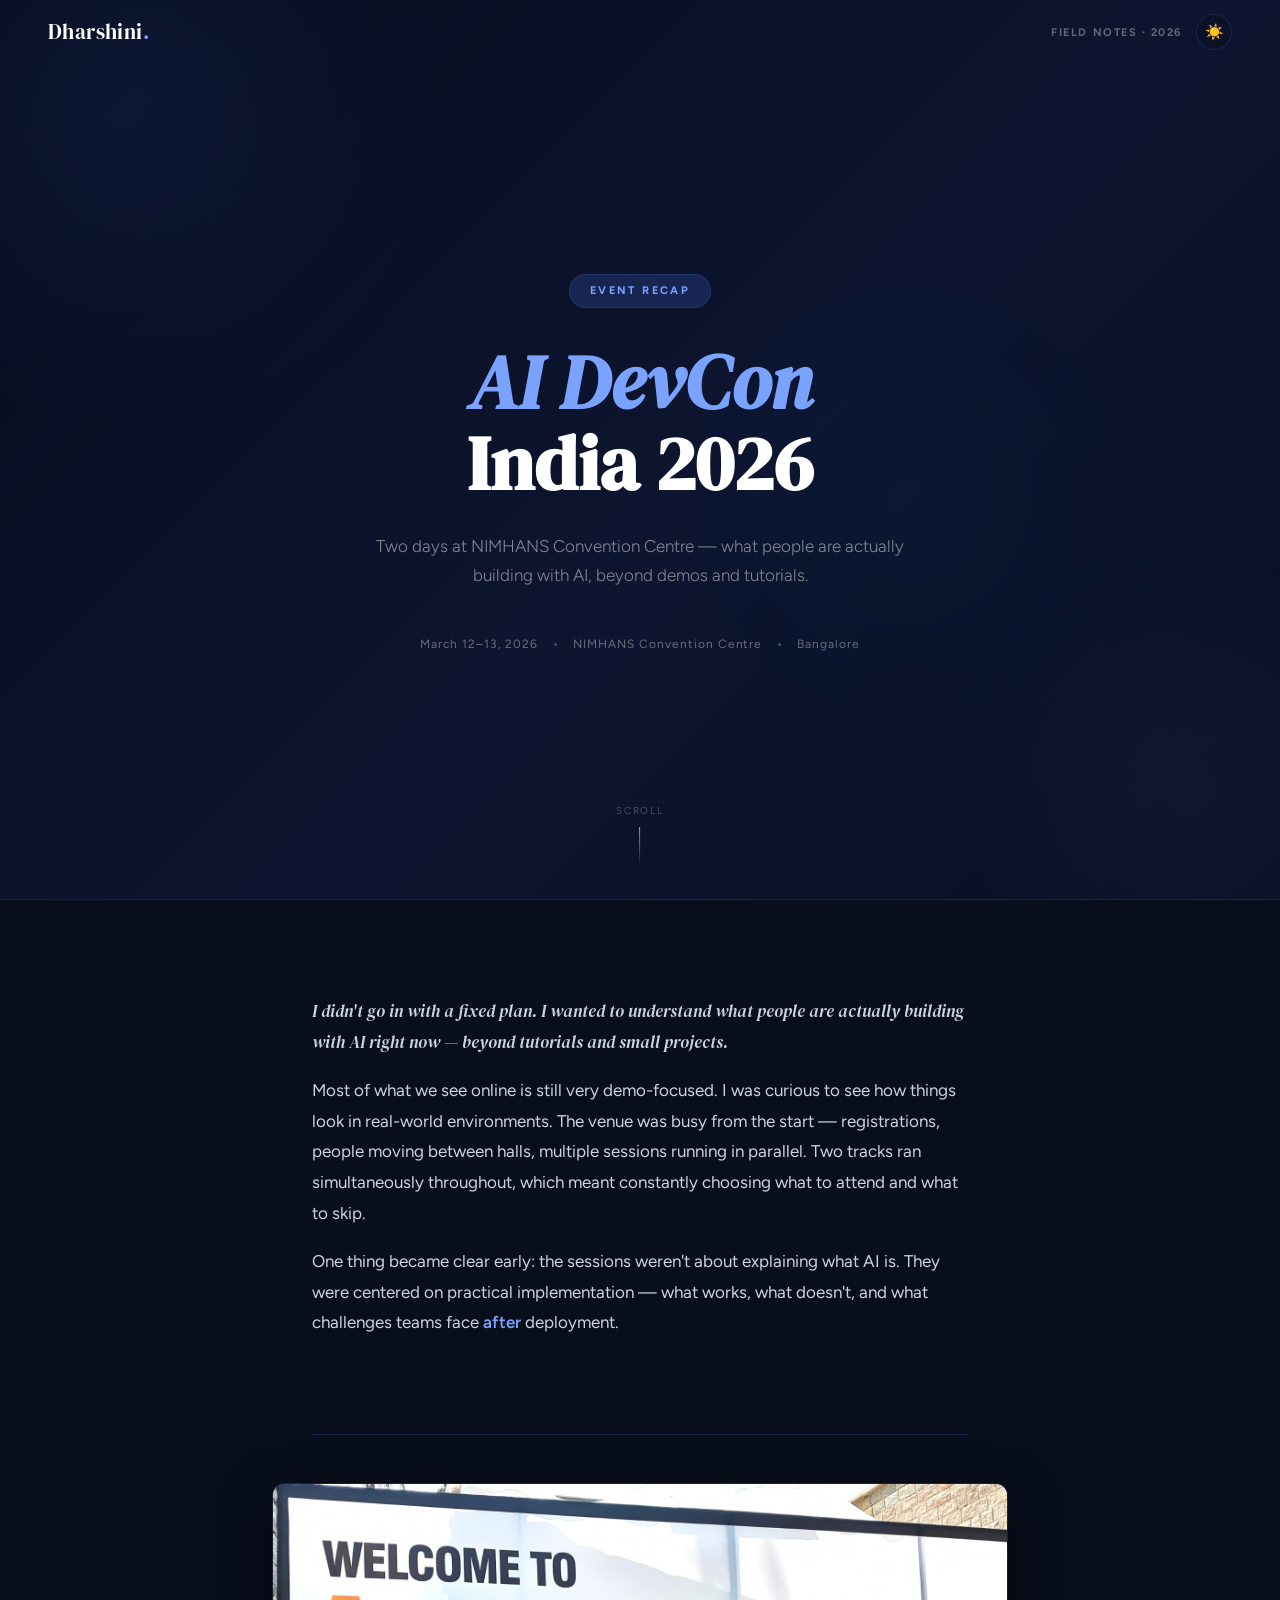
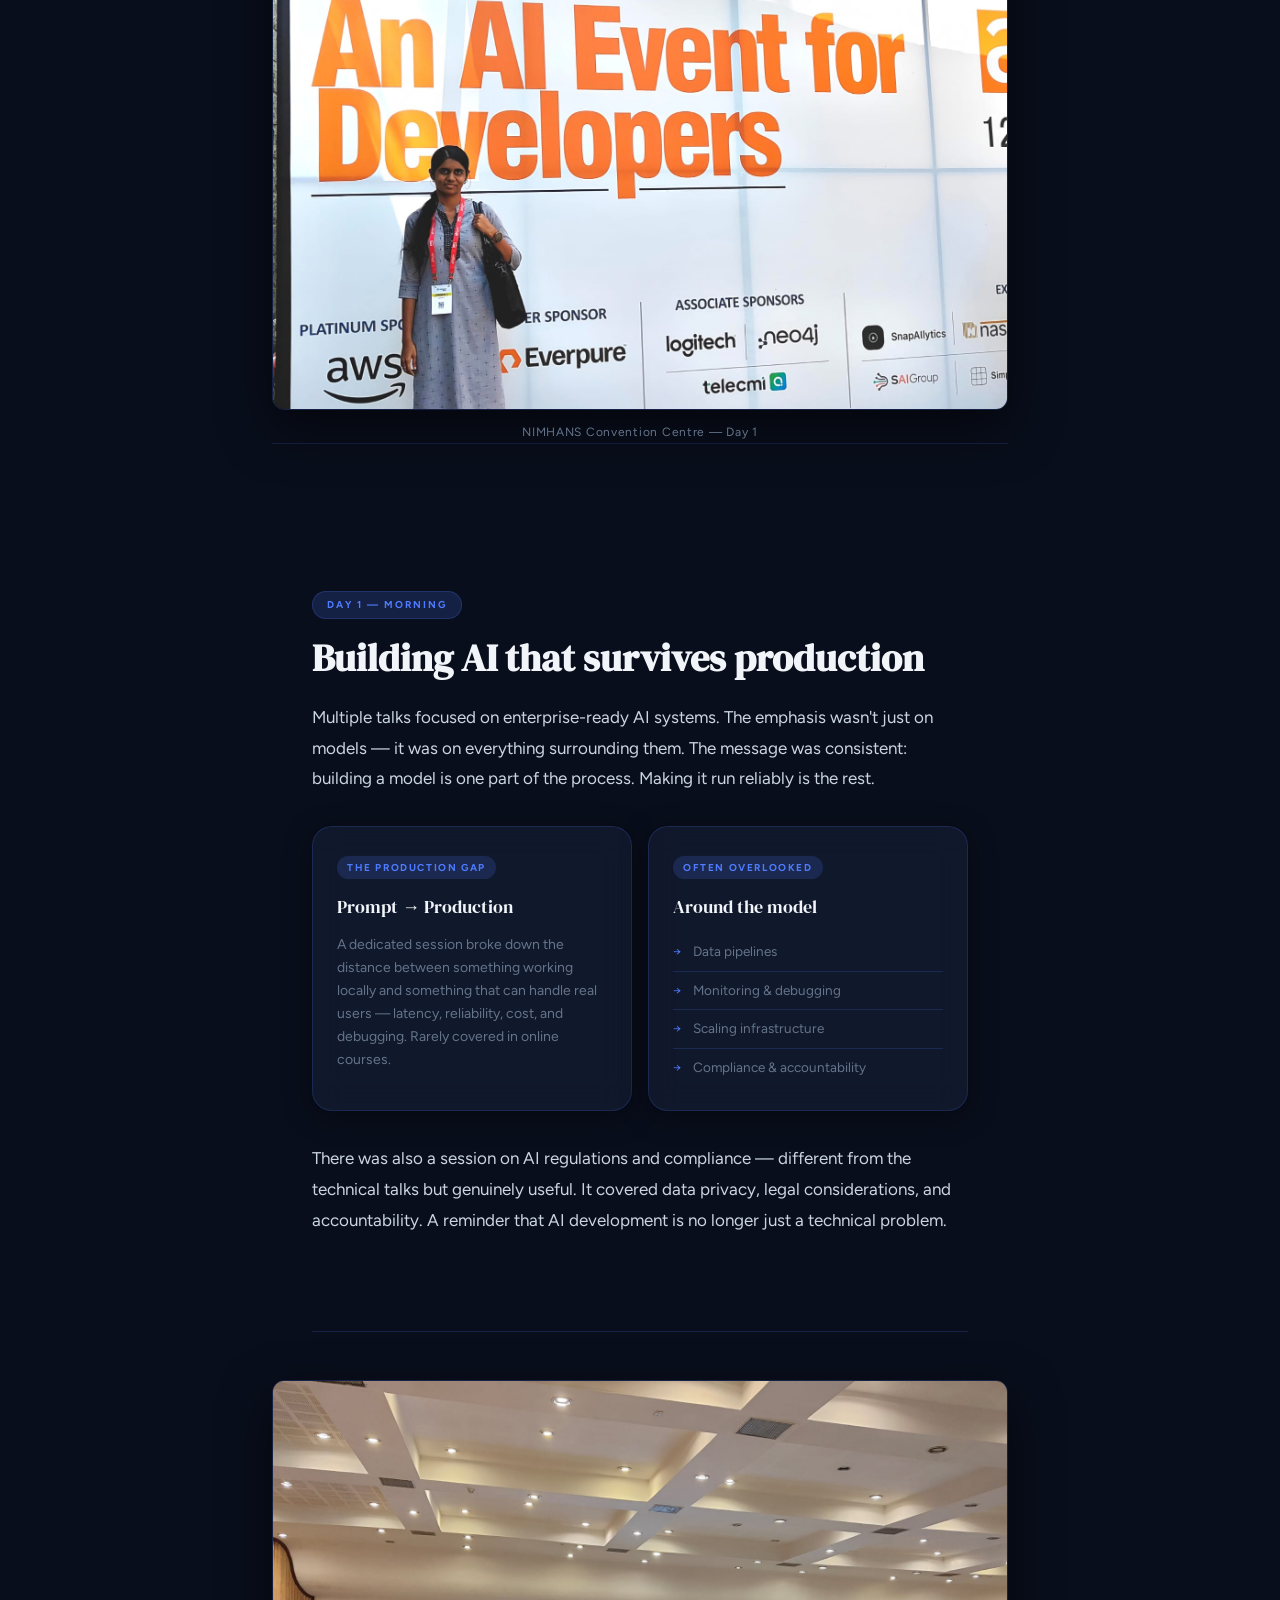
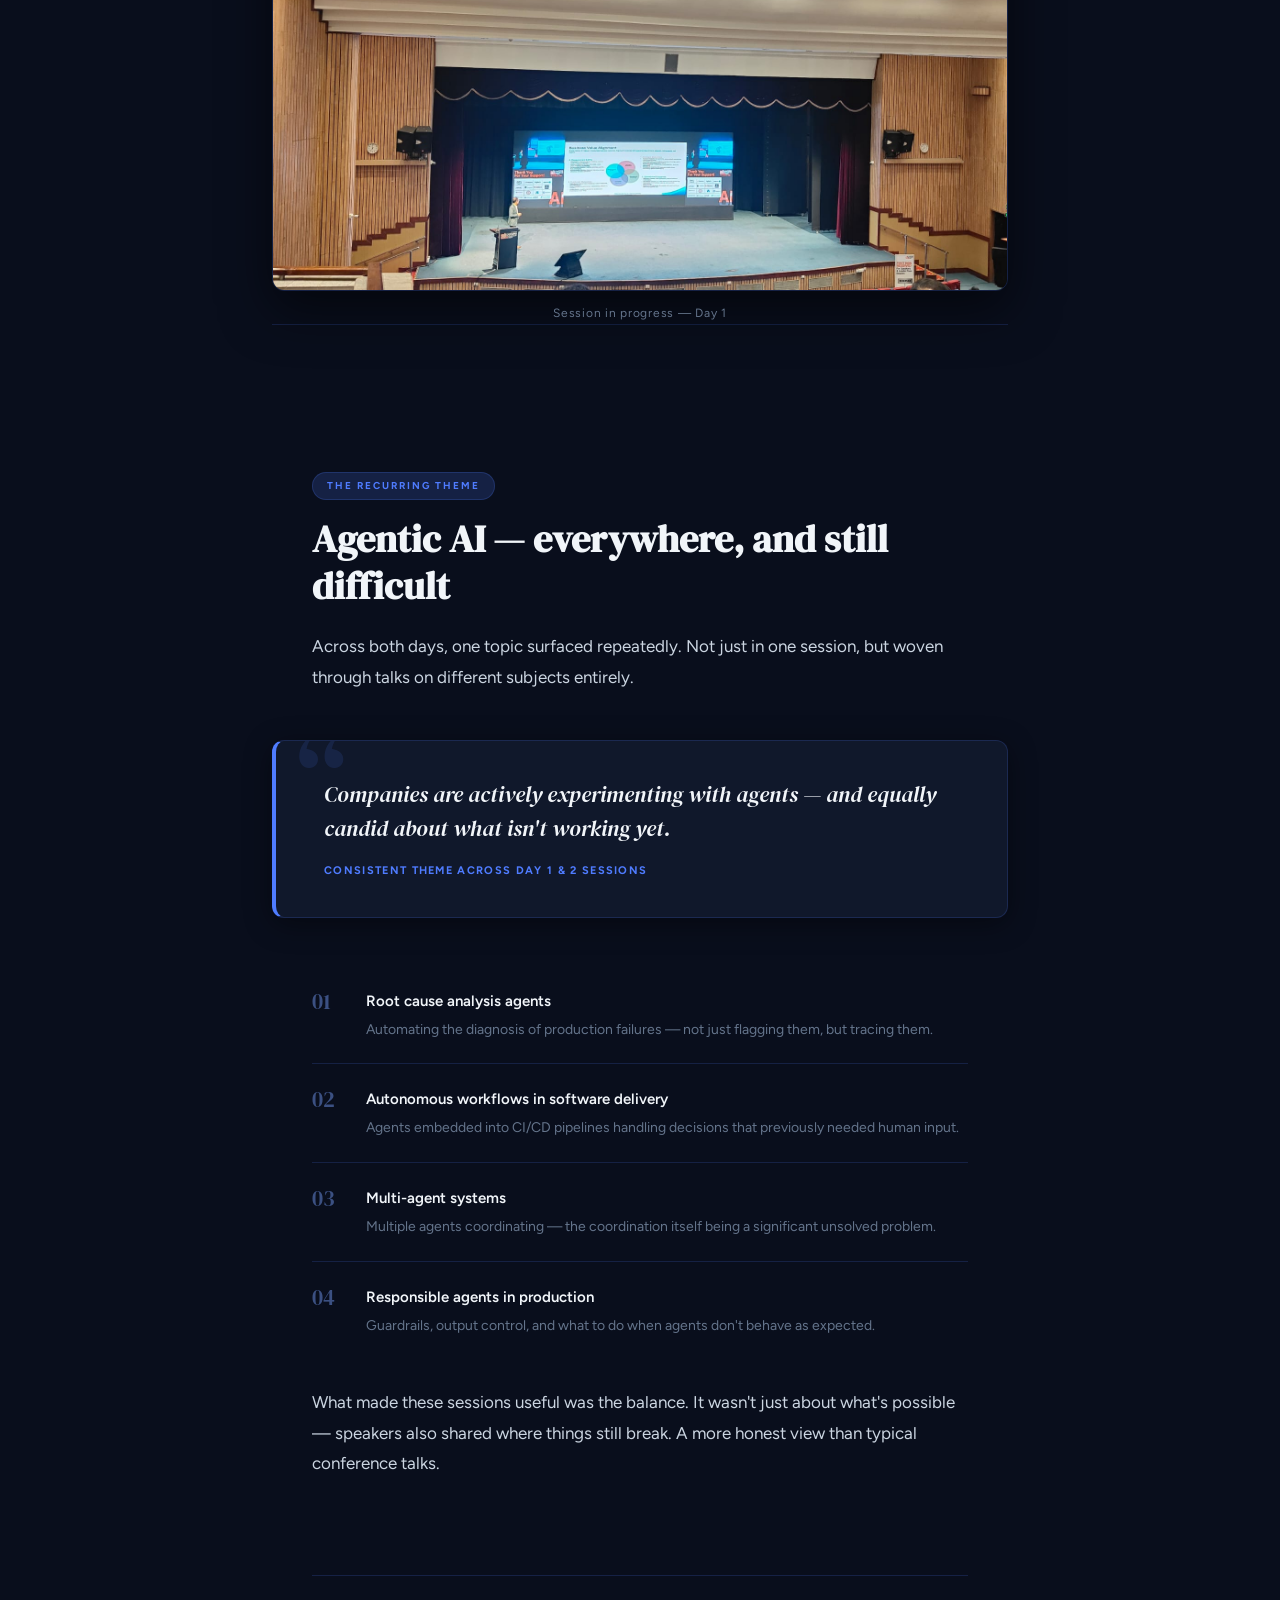
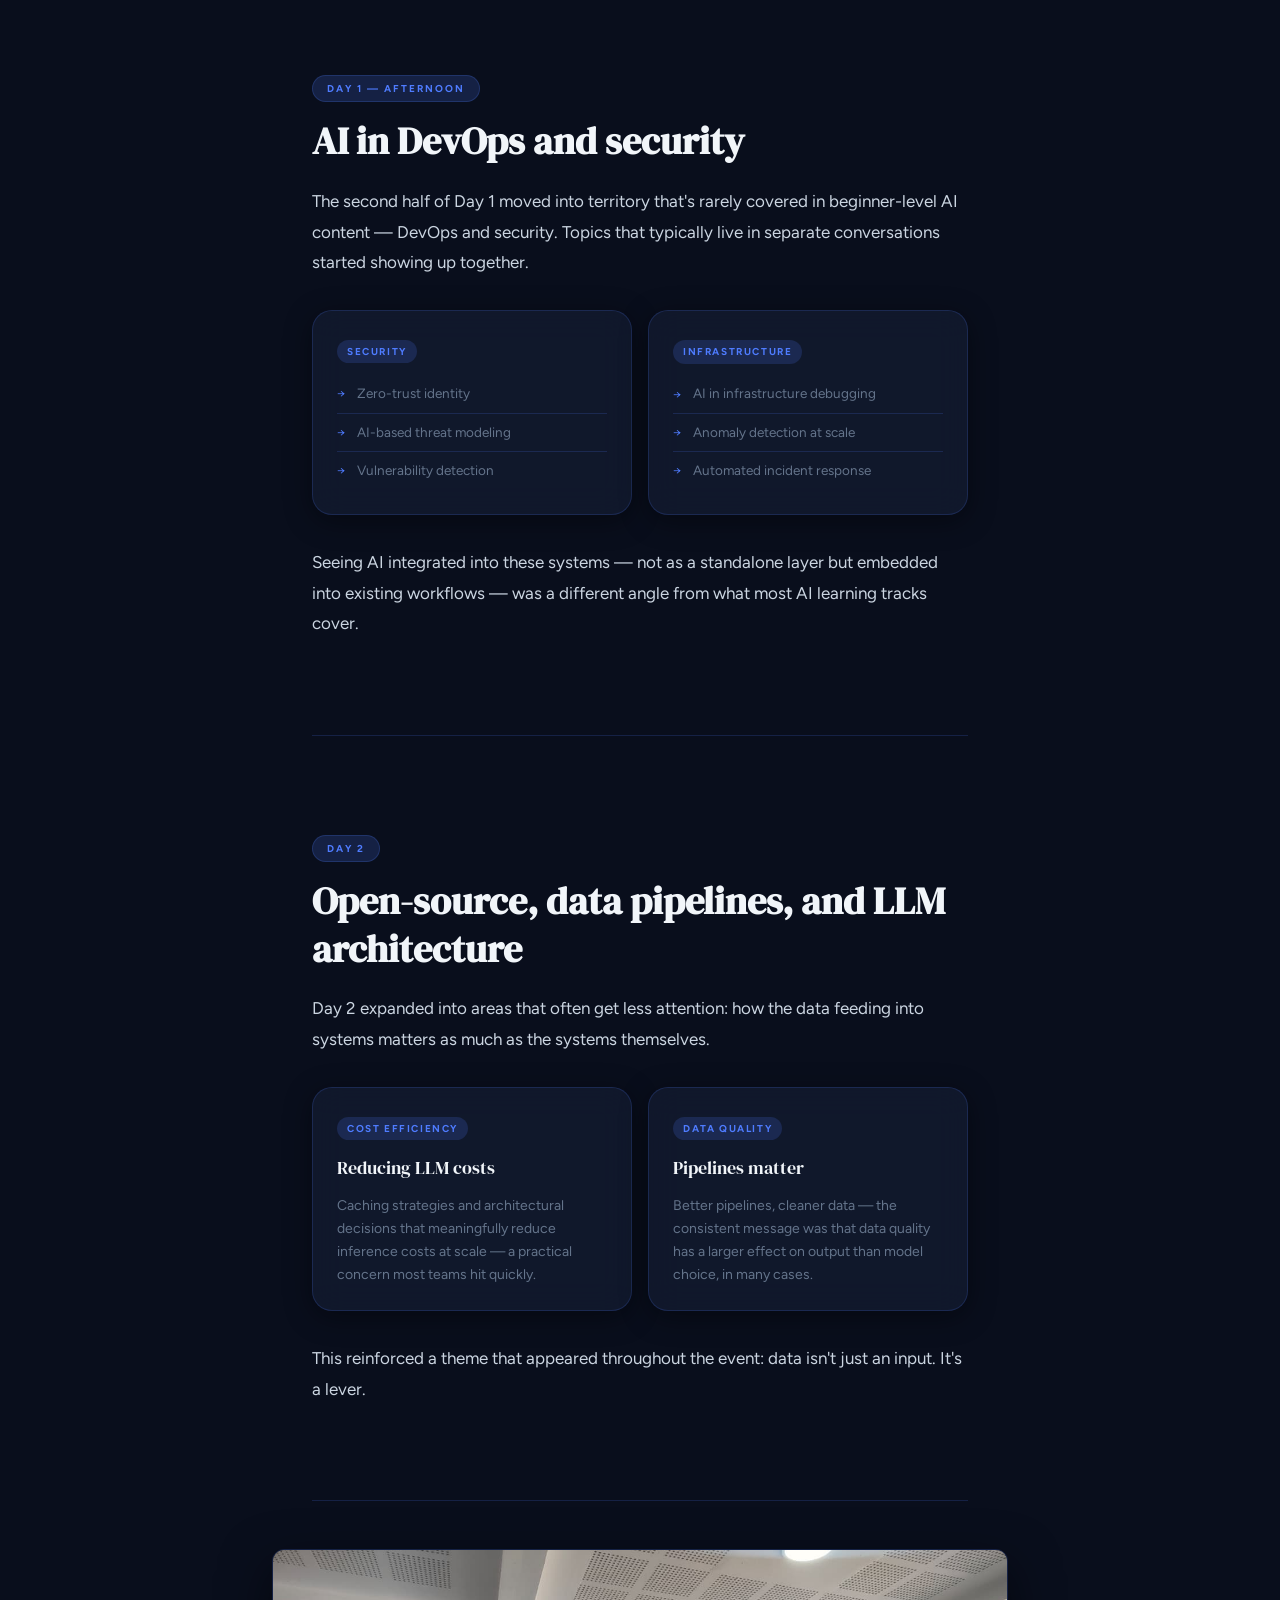
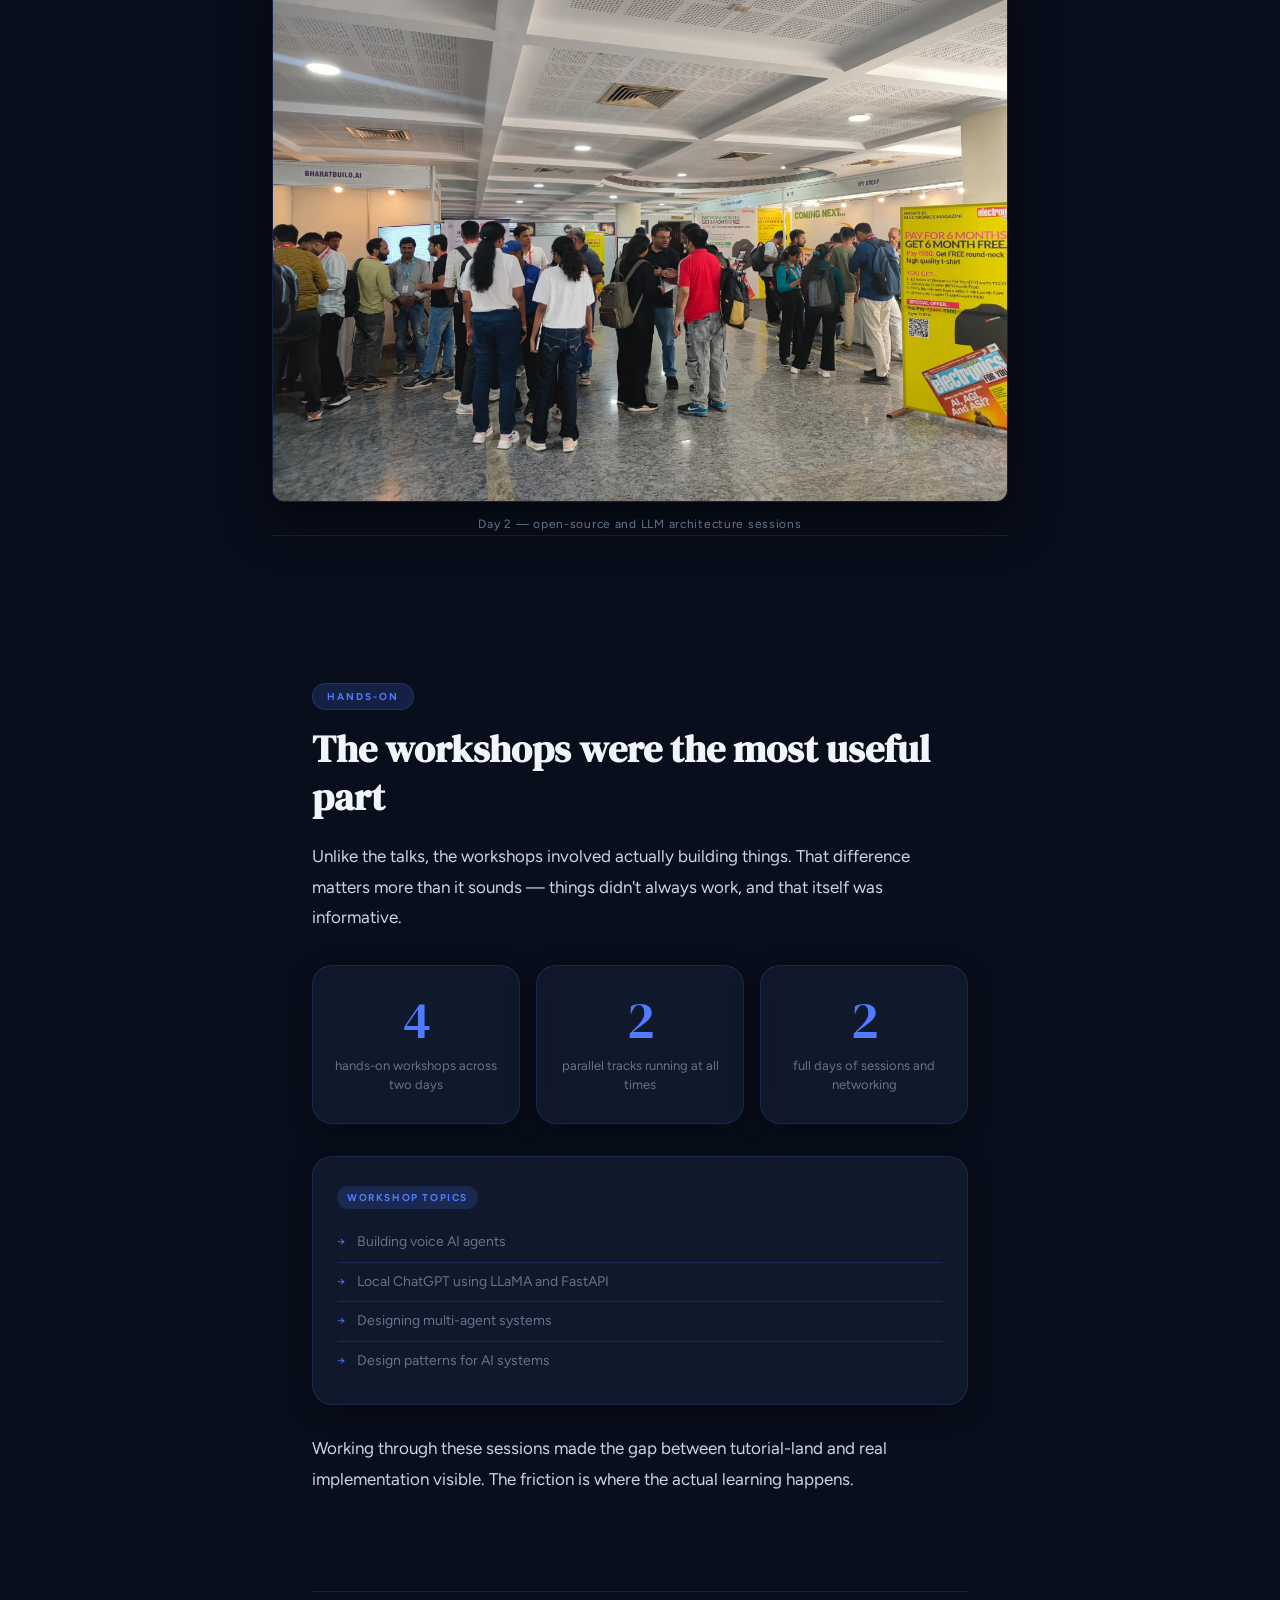
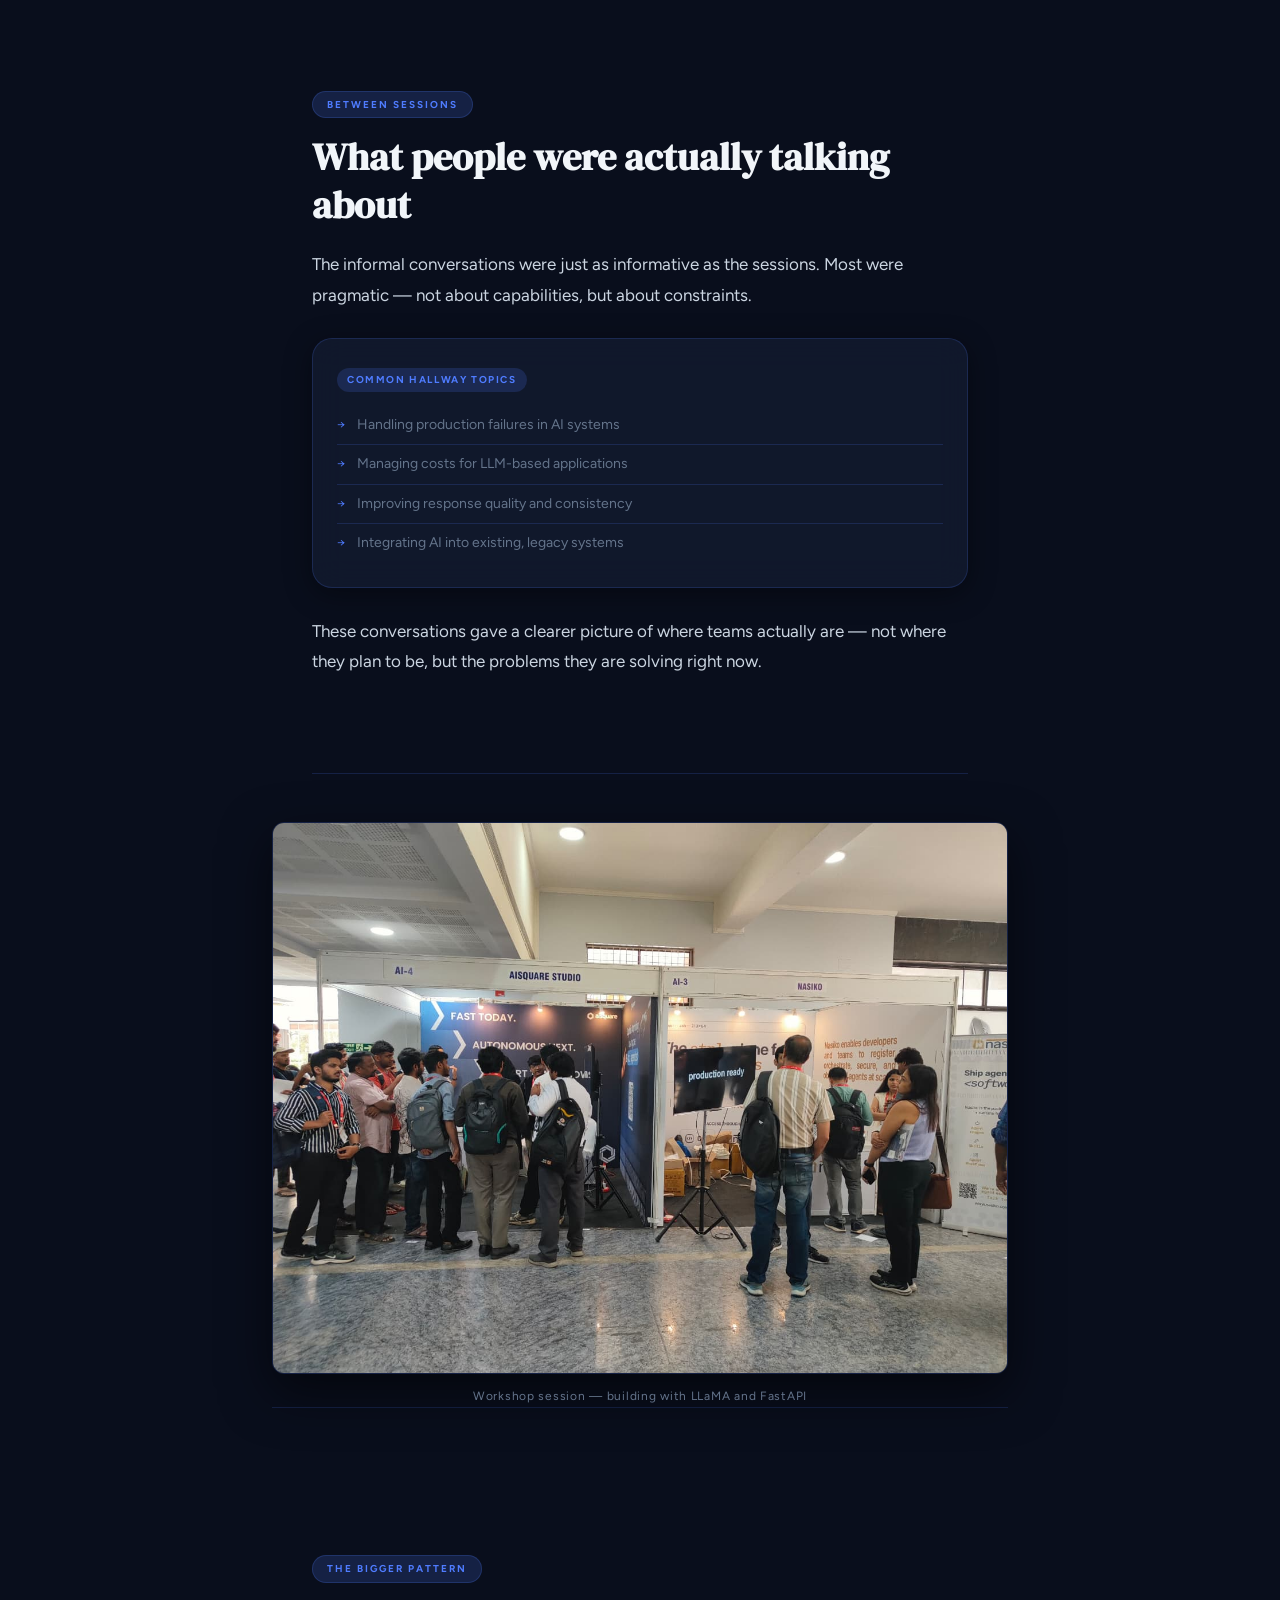
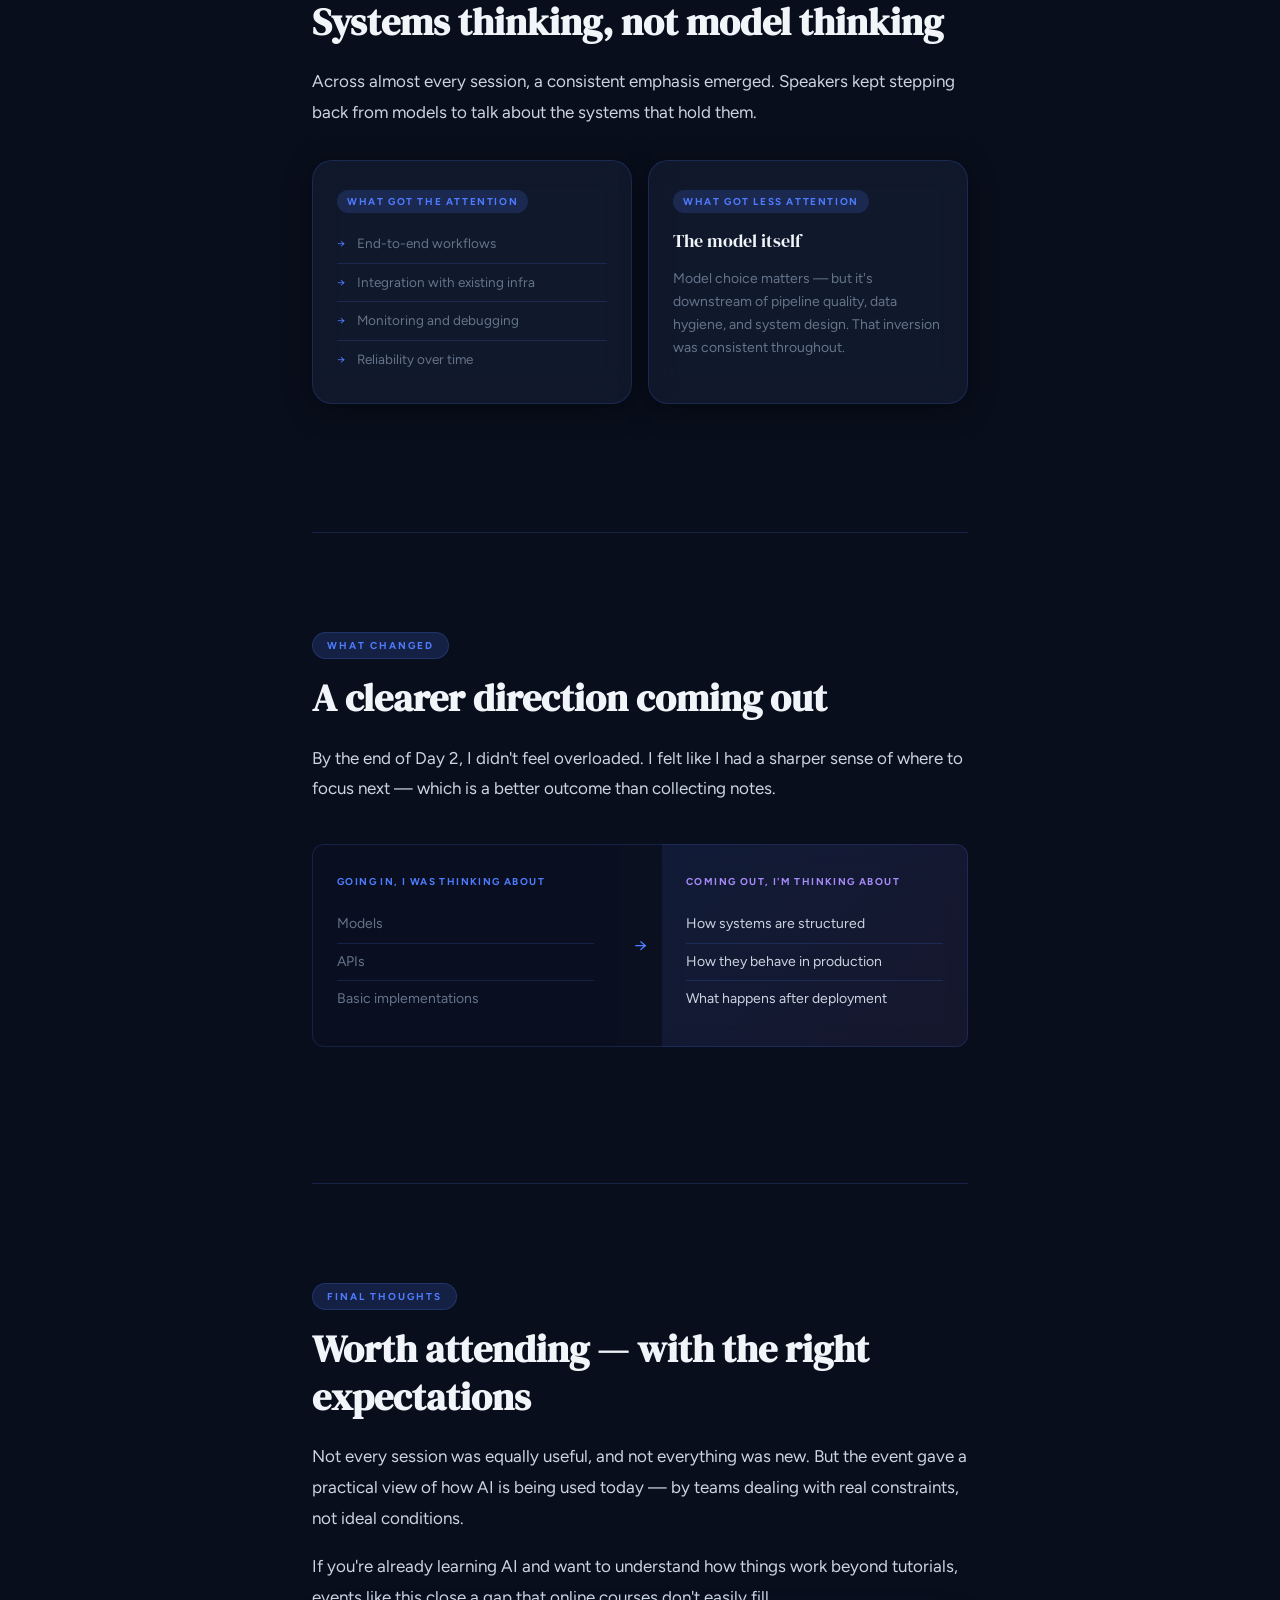
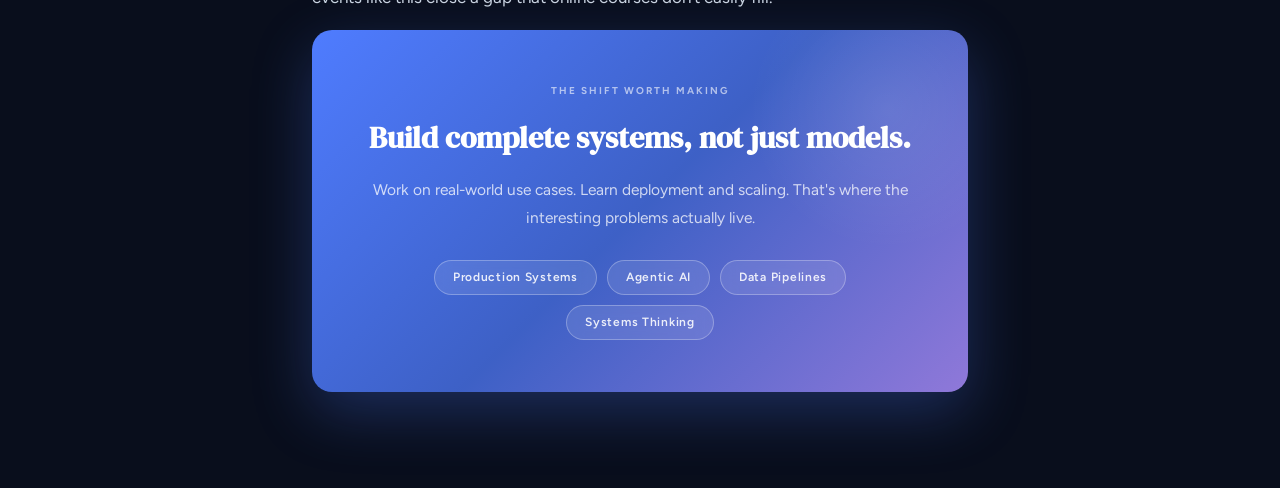
==== events/ai-devcon.html @ 0d945cc8 "Initial portfolio upload" ====
<!DOCTYPE html>
<html lang="en" data-theme="dark">
<head>
  <meta charset="UTF-8">
  <meta name="viewport" content="width=device-width, initial-scale=1.0">
  <title>AI DevCon India 2026 — Field Notes</title>
  <link rel="preconnect" href="https://fonts.googleapis.com">
  <link rel="preconnect" href="https://fonts.gstatic.com" crossorigin>
  <link href="https://fonts.googleapis.com/css2?family=DM+Serif+Display:ital@0;1&family=Figtree:wght@300;400;500;600;700&display=swap" rel="stylesheet">
  <style>
    :root{--primary:#4f7cff;--primary-light:#7aa2ff;--primary-glow:rgba(79,124,255,0.18);--accent:#a78bfa;--accent-glow:rgba(167,139,250,0.15);--transition:0.3s ease;--radius-card:20px;--radius-sm:12px;--serif:'DM Serif Display',Georgia,serif;--sans:'Figtree',sans-serif}
    [data-theme=dark]{--text-heading:#f1f5f9;--text-body:#cbd5e1;--text-muted:#64748b;--bg-page:#090e1c;--bg-card:rgba(18,26,46,0.85);--bg-glass:rgba(10,18,35,0.6);--border:rgba(79,124,255,0.18);--border-subtle:rgba(255,255,255,0.06);--shadow-card:0 6px 28px rgba(0,0,0,0.4);--shadow-lift:0 18px 50px rgba(0,0,0,0.55);--nav-scrolled:rgba(9,14,28,0.90);--hero-start:#060c1c;--hero-end:#080f24;--orb-opacity:0.5;--pq-bg:rgba(18,26,46,0.90);--pq-text:#f1f5f9;--shift-r:linear-gradient(135deg,rgba(79,124,255,0.12),rgba(167,139,250,0.08));--chip-bg:rgba(10,18,35,0.6)}
    [data-theme=light]{--text-heading:#0f172a;--text-body:#475569;--text-muted:#94a3b8;--bg-page:#eef2ff;--bg-card:rgba(255,255,255,0.90);--bg-glass:rgba(255,255,255,0.65);--border:rgba(79,124,255,0.15);--border-subtle:rgba(79,124,255,0.08);--shadow-card:0 6px 28px rgba(79,124,255,0.10);--shadow-lift:0 18px 50px rgba(79,124,255,0.20);--nav-scrolled:rgba(238,242,255,0.94);--hero-start:#1a2448;--hero-end:#0d1530;--orb-opacity:0.55;--pq-bg:rgba(255,255,255,0.92);--pq-text:#0f172a;--shift-r:linear-gradient(135deg,rgba(79,124,255,0.07),rgba(167,139,250,0.05));--chip-bg:rgba(255,255,255,0.75)}
    *,*::before,*::after{box-sizing:border-box;margin:0;padding:0}
    html{scroll-behavior:smooth}
    body{background:var(--bg-page);color:var(--text-body);font-family:var(--sans);font-size:17px;line-height:1.75;overflow-x:hidden;opacity:0;transition:background .45s ease,color .45s ease,opacity .5s ease}
    body.loaded{opacity:1}
    img{display:block;max-width:100%}
    #progressBar{position:fixed;top:0;left:0;height:3px;width:0%;background:linear-gradient(90deg,var(--primary),var(--accent));z-index:2000;transition:width .1s linear}
    #topBtn{position:fixed;bottom:32px;right:32px;width:44px;height:44px;border-radius:50%;border:1.5px solid var(--border);background:var(--bg-card);color:var(--text-heading);font-size:18px;cursor:pointer;display:flex;align-items:center;justify-content:center;opacity:0;transform:translateY(12px);backdrop-filter:blur(12px);box-shadow:var(--shadow-card);transition:opacity .3s,transform .3s,background .2s,border-color .2s;z-index:999}
    #topBtn.visible{opacity:1;transform:translateY(0)}
    #topBtn:hover{background:var(--primary);border-color:var(--primary);color:#fff;box-shadow:0 0 0 4px var(--primary-glow)}
    .img-modal{display:none;position:fixed;inset:0;background:rgba(5,9,16,0.96);justify-content:center;align-items:center;z-index:9999;cursor:zoom-out;padding:24px}
    .img-modal.open{display:flex}
    .img-modal img{max-width:90vw;max-height:85vh;border-radius:var(--radius-sm);box-shadow:0 40px 100px rgba(0,0,0,.7)}
    .modal-close{position:absolute;top:20px;right:28px;color:rgba(255,255,255,.6);font-size:28px;cursor:pointer;line-height:1;background:none;border:none;transition:color .2s}
    .modal-close:hover{color:#fff}
    .blog-nav{position:fixed;top:0;left:0;right:0;display:flex;align-items:center;justify-content:space-between;padding:14px 48px;z-index:1000;background:transparent;transition:background .4s,box-shadow .4s}
    .blog-nav.scrolled{background:var(--nav-scrolled);backdrop-filter:blur(20px);-webkit-backdrop-filter:blur(20px);box-shadow:0 1px 0 var(--border-subtle)}
    .nav-logo{font-family:var(--serif);font-size:1.3rem;color:#fff;text-decoration:none;letter-spacing:.02em;transition:opacity var(--transition)}
    [data-theme=light] .nav-logo{color:var(--text-heading)}
    .nav-logo:hover{opacity:.8}
    .nav-logo span{color:var(--primary-light)}
    .nav-right{display:flex;align-items:center;gap:14px}
    .nav-tag{font-size:11px;font-weight:700;letter-spacing:.14em;text-transform:uppercase;color:rgba(255,255,255,.35)}
    [data-theme=light] .nav-tag{color:var(--text-muted)}
    .theme-toggle{width:36px;height:36px;border-radius:50%;border:1.5px solid var(--border);background:var(--bg-glass);color:var(--text-heading);cursor:pointer;font-size:15px;display:flex;align-items:center;justify-content:center;backdrop-filter:blur(8px);transition:background var(--transition),border-color var(--transition),transform var(--transition);flex-shrink:0}
    .theme-toggle:hover{background:var(--primary-glow);border-color:var(--primary);transform:scale(1.08)}
    .hamburger{display:none;flex-direction:column;gap:5px;background:none;border:none;cursor:pointer;padding:4px}
    .hamburger span{display:block;width:22px;height:2px;background:rgba(255,255,255,.85);border-radius:2px;transition:all var(--transition)}
    [data-theme=light] .hamburger span{background:var(--text-heading)}
    .hamburger.open span:nth-child(1){transform:translateY(7px) rotate(45deg)}
    .hamburger.open span:nth-child(2){opacity:0;transform:scaleX(0)}
    .hamburger.open span:nth-child(3){transform:translateY(-7px) rotate(-45deg)}
    .mobile-menu{display:none;flex-direction:column;padding:14px 24px 18px;gap:2px;background:var(--nav-scrolled);backdrop-filter:blur(20px);border-top:1px solid var(--border-subtle);position:fixed;top:58px;left:0;right:0;z-index:999}
    .mobile-menu.open{display:flex}
    .mobile-link{color:var(--text-body);font-size:14px;font-weight:500;padding:13px 0;border-bottom:1px solid var(--border-subtle);text-decoration:none;transition:color var(--transition);display:block}
    .mobile-link:last-child{border-bottom:none}
    .mobile-link:hover{color:var(--primary-light)}
    .hero{min-height:100vh;min-height:100svh;display:grid;place-items:center;padding:120px 48px 90px;border-bottom:1px solid var(--border);position:relative;overflow:hidden;background:linear-gradient(135deg,var(--hero-start) 0%,#0d1530 55%,var(--hero-end) 100%)}
    .hero-orbs{position:absolute;inset:0;pointer-events:none;overflow:hidden}
    .orb{position:absolute;border-radius:50%;filter:blur(90px);opacity:var(--orb-opacity);animation:orbDrift 14s ease-in-out infinite alternate}
    .orb-1{width:520px;height:520px;background:radial-gradient(circle,rgba(79,124,255,.28),transparent 70%);top:-160px;left:-140px;animation-duration:16s}
    .orb-2{width:380px;height:380px;background:radial-gradient(circle,rgba(167,139,250,.22),transparent 70%);bottom:-80px;right:-100px;animation-duration:11s}
    .orb-3{width:280px;height:280px;background:radial-gradient(circle,rgba(6,182,212,.16),transparent 70%);top:40%;left:60%;animation-duration:19s}
    @keyframes orbDrift{from{transform:translate(0,0) scale(1)}to{transform:translate(40px,30px) scale(1.12)}}
    .hero-inner{max-width:820px;width:100%;text-align:center;position:relative;z-index:2}
    .hero-eyebrow{display:inline-flex;align-items:center;gap:10px;font-size:11px;font-weight:700;letter-spacing:.22em;text-transform:uppercase;color:var(--primary-light);background:var(--primary-glow);padding:6px 20px;border-radius:50px;border:1px solid var(--border);margin-bottom:32px;opacity:0;transform:translateY(16px);transition:opacity .6s ease,transform .6s ease}
    .hero-eyebrow.show{opacity:1;transform:translateY(0)}
    .hero-title{font-family:var(--serif);font-size:clamp(38px,6vw,76px);line-height:1.08;color:#fff;margin-bottom:28px;opacity:0;transform:translateY(24px);transition:opacity .7s ease .15s,transform .7s ease .15s}
    .hero-title.show{opacity:1;transform:translateY(0)}
    .hero-title em{font-style:italic;color:var(--primary-light)}
    .hero-sub{font-size:clamp(14px,2vw,17px);color:rgba(255,255,255,.5);max-width:560px;margin:0 auto 44px;font-weight:300;line-height:1.7;opacity:0;transform:translateY(16px);transition:opacity .7s ease .3s,transform .7s ease .3s}
    .hero-sub.show{opacity:1;transform:translateY(0)}
    .hero-meta{display:flex;align-items:center;justify-content:center;gap:16px;flex-wrap:wrap;font-size:12px;letter-spacing:.08em;color:rgba(255,255,255,.38);opacity:0;transition:opacity .6s ease .45s}
    .hero-meta.show{opacity:1}
    .hero-meta span{display:flex;align-items:center;gap:5px}
    .hero-meta .dot{width:3px;height:3px;border-radius:50%;background:rgba(255,255,255,.25)}
    .scroll-cue{position:absolute;bottom:32px;left:50%;transform:translateX(-50%);display:flex;flex-direction:column;align-items:center;gap:8px;opacity:0;transition:opacity .6s ease .8s}
    .scroll-cue.show{opacity:1}
    .scroll-cue span{font-size:10px;letter-spacing:.18em;text-transform:uppercase;color:rgba(255,255,255,.25)}
    .scroll-cue-line{width:1px;height:40px;background:linear-gradient(to bottom,var(--primary-light),transparent);animation:scrollPulse 2s ease-in-out infinite}
    @keyframes scrollPulse{0%,100%{transform:scaleY(1);opacity:.4}50%{transform:scaleY(.6);opacity:1}}
    .article-body{max-width:720px;margin:0 auto;padding:0 32px}
    .scene{padding:96px 0;border-bottom:1px solid var(--border)}
    .scene:last-child{border-bottom:none}
    .reveal{opacity:0;transform:translateY(30px);transition:opacity .75s ease,transform .75s ease}
    .reveal.show{opacity:1;transform:translateY(0)}
    .reveal-scale{opacity:0;transform:scale(.97);transition:opacity .8s ease,transform .8s ease}
    .reveal-scale.show{opacity:1;transform:scale(1)}
    .delay-1{transition-delay:.10s!important}.delay-2{transition-delay:.22s!important}.delay-3{transition-delay:.36s!important}.delay-4{transition-delay:.50s!important}
    .section-label{display:inline-block;font-size:10px;font-weight:700;letter-spacing:.2em;text-transform:uppercase;color:var(--primary);background:var(--primary-glow);padding:4px 14px;border-radius:50px;margin-bottom:16px;border:1px solid rgba(79,124,255,.2)}
    .scene h2{font-family:var(--serif);font-size:clamp(22px,3.5vw,38px);line-height:1.25;color:var(--text-heading);margin-bottom:20px}
    .scene p{color:var(--text-body);margin-bottom:18px;font-size:clamp(15px,1.8vw,17px);line-height:1.8}
    .scene p:last-child{margin-bottom:0}
    .scene p em{color:var(--primary-light);font-style:normal;font-weight:600}
    .lead-text{font-family:var(--serif);font-style:italic;font-size:clamp(18px,2.5vw,26px);line-height:1.5;color:var(--text-heading);margin-bottom:28px}
    .pullquote{margin:48px -40px;padding:36px 48px;background:var(--pq-bg);border:1px solid var(--border);border-left:4px solid var(--primary);border-radius:var(--radius-sm);backdrop-filter:blur(16px);box-shadow:var(--shadow-card);position:relative;overflow:hidden}
    .pullquote::before{content:'\201C';position:absolute;top:-20px;left:20px;font-family:var(--serif);font-size:120px;color:var(--primary);opacity:.12;line-height:1;pointer-events:none}
    .pullquote p{font-family:var(--serif);font-style:italic;font-size:clamp(16px,2.2vw,22px);line-height:1.55;color:var(--pq-text)!important;position:relative;z-index:1;margin:0!important}
    .pullquote-source{font-size:11px;font-weight:700;letter-spacing:.12em;text-transform:uppercase;color:var(--primary);margin-top:16px;position:relative;z-index:1}
    .insight-grid{display:grid;grid-template-columns:1fr 1fr;gap:16px;margin:32px 0}
    .insight-card{background:var(--bg-card);border:1px solid var(--border);border-radius:var(--radius-card);padding:24px;backdrop-filter:blur(16px);box-shadow:var(--shadow-card);transition:transform var(--transition),box-shadow var(--transition),border-color var(--transition)}
    .insight-card:hover{transform:translateY(-4px);box-shadow:var(--shadow-lift);border-color:rgba(79,124,255,.4)}
    .insight-card .ic-label{display:inline-block;font-size:10px;font-weight:700;letter-spacing:.16em;text-transform:uppercase;color:var(--primary);background:var(--primary-glow);padding:3px 10px;border-radius:50px;margin-bottom:12px}
    .insight-card .ic-name{font-family:var(--serif);font-size:18px;color:var(--text-heading);margin-bottom:10px}
    .insight-card .ic-text{font-size:14px;line-height:1.65;color:var(--text-muted);margin:0!important}
    .insight-card ul{list-style:none;margin:0;padding:0}
    .insight-card ul li{font-size:13.5px;color:var(--text-muted);padding:7px 0 7px 20px;position:relative;border-bottom:1px solid var(--border)}
    .insight-card ul li:last-child{border-bottom:none}
    .insight-card ul li::before{content:'→';position:absolute;left:0;color:var(--primary);font-size:11px;line-height:2.2}
    .full-card{background:var(--bg-card);border:1px solid var(--border);border-radius:var(--radius-card);padding:24px;backdrop-filter:blur(16px);box-shadow:var(--shadow-card);margin:28px 0}
    .full-card .ic-label{display:inline-block;font-size:10px;font-weight:700;letter-spacing:.16em;text-transform:uppercase;color:var(--primary);background:var(--primary-glow);padding:3px 10px;border-radius:50px;margin-bottom:14px}
    .full-card ul{list-style:none;margin:0;padding:0}
    .full-card ul li{font-size:14px;color:var(--text-muted);padding:7px 0 7px 20px;position:relative;border-bottom:1px solid var(--border)}
    .full-card ul li:last-child{border-bottom:none}
    .full-card ul li::before{content:'→';position:absolute;left:0;color:var(--primary);font-size:11px;line-height:2.2}
    .stat-row{display:flex;gap:16px;margin:32px 0;flex-wrap:wrap}
    .stat-block{flex:1;min-width:140px;background:var(--bg-card);border:1px solid var(--border);border-radius:var(--radius-card);padding:28px 20px;text-align:center;backdrop-filter:blur(16px);box-shadow:var(--shadow-card);transition:transform var(--transition),box-shadow var(--transition)}
    .stat-block:hover{transform:translateY(-4px);box-shadow:var(--shadow-lift)}
    .stat-block .stat-num{font-family:var(--serif);font-size:clamp(36px,5vw,52px);line-height:1;color:var(--primary);letter-spacing:-1px;margin-bottom:10px}
    .stat-block .stat-desc{font-size:13px;color:var(--text-muted);line-height:1.5}
    .topic-list{margin:28px 0}
    .topic-item{display:flex;align-items:flex-start;gap:20px;padding:22px 0;border-bottom:1px solid var(--border)}
    .topic-item:last-child{border-bottom:none}
    .topic-num{font-family:var(--serif);font-size:22px;color:var(--primary-light);opacity:.45;line-height:1;flex-shrink:0;width:34px;padding-top:2px}
    .topic-text .t-title{font-weight:600;color:var(--text-heading);font-size:15px;margin-bottom:5px}
    .topic-text .t-desc{font-size:14px;color:var(--text-muted);margin:0;line-height:1.6}
    .shift-visual{display:grid;grid-template-columns:1fr auto 1fr;margin:40px 0;align-items:stretch}
    .shift-col{padding:28px 24px;border:1px solid var(--border);backdrop-filter:blur(12px)}
    .shift-col:first-child{border-radius:var(--radius-sm) 0 0 var(--radius-sm);border-right:none;background:var(--bg-glass)}
    .shift-col:last-child{border-radius:0 var(--radius-sm) var(--radius-sm) 0;border-left:none;background:var(--shift-r)}
    .shift-arrow{display:flex;align-items:center;justify-content:center;width:44px;background:var(--bg-glass);border-top:1px solid var(--border);border-bottom:1px solid var(--border);color:var(--primary);font-size:18px}
    .shift-col .sh-label{font-size:10px;font-weight:700;letter-spacing:.14em;text-transform:uppercase;color:var(--primary);margin-bottom:16px;display:block}
    .shift-col:last-child .sh-label{color:var(--accent)}
    .shift-col ul{list-style:none;padding:0;margin:0}
    .shift-col ul li{font-size:14px;color:var(--text-muted);padding:6px 0;border-bottom:1px solid var(--border)}
    .shift-col:last-child ul li{color:var(--text-body)}
    .shift-col ul li:last-child{border-bottom:none}
    .blog-figure{margin:48px -40px}
    .blog-figure img{width:100%;border-radius:var(--radius-sm);display:block;cursor:zoom-in;box-shadow:var(--shadow-lift);border:1px solid var(--border);transition:transform .5s ease}
    .blog-figure img:hover{transform:scale(1.012)}
    .blog-figure figcaption{font-size:12px;letter-spacing:.06em;color:var(--text-muted);text-align:center;margin-top:12px}
    .takeaway{background:linear-gradient(135deg,var(--primary) 0%,rgba(79,124,255,.75) 50%,rgba(167,139,250,.85) 100%);border-radius:var(--radius-card);padding:52px 48px;text-align:center;margin-top:16px;position:relative;overflow:hidden;box-shadow:0 20px 60px rgba(79,124,255,.28)}
    .takeaway::before{content:'';position:absolute;top:-60px;right:-60px;width:280px;height:280px;border-radius:50%;background:radial-gradient(circle,rgba(255,255,255,.1),transparent 70%);pointer-events:none}
    .takeaway .tk-label{font-size:10px;font-weight:700;letter-spacing:.2em;text-transform:uppercase;color:rgba(255,255,255,.6);margin-bottom:18px;position:relative;z-index:1}
    .takeaway h2{font-family:var(--serif);font-size:clamp(19px,3vw,30px);line-height:1.35;margin-bottom:18px;color:#fff!important;position:relative;z-index:1}
    .takeaway p{color:rgba(255,255,255,.75)!important;font-size:15.5px;margin-bottom:0!important;position:relative;z-index:1}
    .takeaway .tk-applies{display:flex;gap:10px;justify-content:center;flex-wrap:wrap;margin-top:28px;position:relative;z-index:1}
    .tk-tag{font-size:12px;font-weight:600;letter-spacing:.06em;padding:6px 18px;border-radius:50px;border:1px solid rgba(255,255,255,.28);color:rgba(255,255,255,.88);background:rgba(255,255,255,.10);backdrop-filter:blur(8px)}
    @media(max-width:960px){.blog-nav{padding:14px 32px}.hero{padding:100px 32px 80px}.article-body{padding:0 28px}}
    @media(max-width:700px){.blog-nav{padding:12px 20px}.nav-tag{display:none}.hamburger{display:flex}.hero{padding:90px 24px 72px}.hero-title{font-size:clamp(34px,10vw,52px)}.hero-meta .dot{display:none}.hero-meta{gap:4px;flex-direction:column;font-size:11px}.article-body{padding:0 20px}.scene{padding:64px 0}.blog-figure{margin-left:-20px;margin-right:-20px}.pullquote{margin-left:-20px;margin-right:-20px;padding:28px 24px}.insight-grid{grid-template-columns:1fr}.stat-row{flex-direction:column}.shift-visual{grid-template-columns:1fr}.shift-col:first-child{border-radius:var(--radius-sm) var(--radius-sm) 0 0;border-right:1px solid var(--border);border-bottom:none}.shift-col:last-child{border-radius:0 0 var(--radius-sm) var(--radius-sm);border-left:1px solid var(--border);border-top:none}.shift-arrow{display:none}.takeaway{padding:36px 24px}#topBtn{bottom:20px;right:20px}.orb-1{width:260px;height:260px}.orb-2{width:200px;height:200px}.orb-3{display:none}}
    @media(max-width:400px){.hero-title{font-size:32px}.article-body{padding:0 16px}.pullquote{margin-left:-16px;margin-right:-16px;padding:24px 18px}.blog-figure{margin-left:-16px;margin-right:-16px}.takeaway{padding:30px 20px}}
  </style>
</head>
<body>
<div id="progressBar"></div>
<nav class="blog-nav" id="blogNav">
  <a href="/" class="nav-logo">Dharshini<span>.</span></a>
  <div class="nav-right">
    <span class="nav-tag">Field Notes · 2026</span>
    <button class="theme-toggle" id="themeToggle" aria-label="Toggle theme">☀️</button>
    <button class="hamburger" id="hamburger" aria-label="Toggle menu" aria-expanded="false"><span></span><span></span><span></span></button>
  </div>
</nav>
<div class="mobile-menu" id="mobileMenu">
  <a href="/" class="mobile-link">← Back to Portfolio</a>
  <a href="#" class="mobile-link" id="mobileTheme">Toggle Light / Dark</a>
</div>
<section class="hero">
  <div class="hero-orbs"><div class="orb orb-1"></div><div class="orb orb-2"></div><div class="orb orb-3"></div></div>
  <div class="hero-inner">
    <div class="hero-eyebrow">Event Recap</div>
    <h1 class="hero-title"><em>AI DevCon</em><br>India 2026</h1>
    <p class="hero-sub">Two days at NIMHANS Convention Centre — what people are actually building with AI, beyond demos and tutorials.</p>
    <div class="hero-meta">
      <span>March 12–13, 2026</span>
      <div class="dot"></div>
      <span>NIMHANS Convention Centre</span>
      <div class="dot"></div>
      <span>Bangalore</span>
    </div>
  </div>
  <div class="scroll-cue"><span>Scroll</span><div class="scroll-cue-line"></div></div>
</section>
<main class="article-body">

  <section class="scene">
    <p class="lead-text reveal">I didn't go in with a fixed plan. I wanted to understand what people are actually building with AI right now — beyond tutorials and small projects.</p>
    <p class="reveal delay-1">Most of what we see online is still very demo-focused. I was curious to see how things look in real-world environments. The venue was busy from the start — registrations, people moving between halls, multiple sessions running in parallel. Two tracks ran simultaneously throughout, which meant constantly choosing what to attend and what to skip.</p>
    <p class="reveal delay-2">One thing became clear early: the sessions weren't about explaining what AI is. They were centered on practical implementation — what works, what doesn't, and what challenges teams face <em>after</em> deployment.</p>
  </section>

  <figure class="blog-figure reveal-scale scene" style="padding:0;border-bottom:1px solid var(--border)">
    <img src="../images/aidevcon2.jpeg" alt="Entry — NIMHANS Convention Centre, Bangalore">
    <figcaption>NIMHANS Convention Centre — Day 1</figcaption>
  </figure>

  <section class="scene">
    <div class="section-label reveal">Day 1 — Morning</div>
    <h2 class="reveal">Building AI that survives production</h2>
    <p class="reveal delay-1">Multiple talks focused on enterprise-ready AI systems. The emphasis wasn't just on models — it was on everything surrounding them. The message was consistent: building a model is one part of the process. Making it run reliably is the rest.</p>
    <div class="insight-grid">
      <div class="insight-card reveal delay-1">
        <div class="ic-label">The production gap</div>
        <div class="ic-name">Prompt → Production</div>
        <p class="ic-text">A dedicated session broke down the distance between something working locally and something that can handle real users — latency, reliability, cost, and debugging. Rarely covered in online courses.</p>
      </div>
      <div class="insight-card reveal delay-2">
        <div class="ic-label">Often overlooked</div>
        <div class="ic-name">Around the model</div>
        <ul><li>Data pipelines</li><li>Monitoring & debugging</li><li>Scaling infrastructure</li><li>Compliance & accountability</li></ul>
      </div>
    </div>
    <p class="reveal delay-2">There was also a session on AI regulations and compliance — different from the technical talks but genuinely useful. It covered data privacy, legal considerations, and accountability. A reminder that AI development is no longer just a technical problem.</p>
  </section>

  <figure class="blog-figure reveal-scale scene" style="padding:0;border-bottom:1px solid var(--border)">
    <img src="../images/aidevcon6.jpeg" alt="Speaker session">
    <figcaption>Session in progress — Day 1</figcaption>
  </figure>

  <section class="scene">
    <div class="section-label reveal">The Recurring Theme</div>
    <h2 class="reveal">Agentic AI — everywhere, and still difficult</h2>
    <p class="reveal delay-1">Across both days, one topic surfaced repeatedly. Not just in one session, but woven through talks on different subjects entirely.</p>
    <div class="pullquote reveal delay-2">
      <p>Companies are actively experimenting with agents — and equally candid about what isn't working yet.</p>
      <div class="pullquote-source">Consistent theme across Day 1 & 2 sessions</div>
    </div>
    <div class="topic-list reveal delay-2">
      <div class="topic-item"><div class="topic-num">01</div><div class="topic-text"><div class="t-title">Root cause analysis agents</div><p class="t-desc">Automating the diagnosis of production failures — not just flagging them, but tracing them.</p></div></div>
      <div class="topic-item"><div class="topic-num">02</div><div class="topic-text"><div class="t-title">Autonomous workflows in software delivery</div><p class="t-desc">Agents embedded into CI/CD pipelines handling decisions that previously needed human input.</p></div></div>
      <div class="topic-item"><div class="topic-num">03</div><div class="topic-text"><div class="t-title">Multi-agent systems</div><p class="t-desc">Multiple agents coordinating — the coordination itself being a significant unsolved problem.</p></div></div>
      <div class="topic-item"><div class="topic-num">04</div><div class="topic-text"><div class="t-title">Responsible agents in production</div><p class="t-desc">Guardrails, output control, and what to do when agents don't behave as expected.</p></div></div>
    </div>
    <p class="reveal">What made these sessions useful was the balance. It wasn't just about what's possible — speakers also shared where things still break. A more honest view than typical conference talks.</p>
  </section>

  <section class="scene">
    <div class="section-label reveal">Day 1 — Afternoon</div>
    <h2 class="reveal">AI in DevOps and security</h2>
    <p class="reveal delay-1">The second half of Day 1 moved into territory that's rarely covered in beginner-level AI content — DevOps and security. Topics that typically live in separate conversations started showing up together.</p>
    <div class="insight-grid">
      <div class="insight-card reveal delay-1">
        <div class="ic-label">Security</div>
        <ul><li>Zero-trust identity</li><li>AI-based threat modeling</li><li>Vulnerability detection</li></ul>
      </div>
      <div class="insight-card reveal delay-2">
        <div class="ic-label">Infrastructure</div>
        <ul><li>AI in infrastructure debugging</li><li>Anomaly detection at scale</li><li>Automated incident response</li></ul>
      </div>
    </div>
    <p class="reveal delay-2">Seeing AI integrated into these systems — not as a standalone layer but embedded into existing workflows — was a different angle from what most AI learning tracks cover.</p>
  </section>

  <section class="scene">
    <div class="section-label reveal">Day 2</div>
    <h2 class="reveal">Open-source, data pipelines, and LLM architecture</h2>
    <p class="reveal delay-1">Day 2 expanded into areas that often get less attention: how the data feeding into systems matters as much as the systems themselves.</p>
    <div class="insight-grid">
      <div class="insight-card reveal delay-1">
        <div class="ic-label">Cost efficiency</div>
        <div class="ic-name">Reducing LLM costs</div>
        <p class="ic-text">Caching strategies and architectural decisions that meaningfully reduce inference costs at scale — a practical concern most teams hit quickly.</p>
      </div>
      <div class="insight-card reveal delay-2">
        <div class="ic-label">Data quality</div>
        <div class="ic-name">Pipelines matter</div>
        <p class="ic-text">Better pipelines, cleaner data — the consistent message was that data quality has a larger effect on output than model choice, in many cases.</p>
      </div>
    </div>
    <p class="reveal delay-2">This reinforced a theme that appeared throughout the event: data isn't just an input. It's a lever.</p>
  </section>

  <figure class="blog-figure reveal-scale scene" style="padding:0;border-bottom:1px solid var(--border)">
    <img src="../images/2.jpeg" alt="General session view">
    <figcaption>Day 2 — open-source and LLM architecture sessions</figcaption>
  </figure>

  <section class="scene">
    <div class="section-label reveal">Hands-on</div>
    <h2 class="reveal">The workshops were the most useful part</h2>
    <p class="reveal delay-1">Unlike the talks, the workshops involved actually building things. That difference matters more than it sounds — things didn't always work, and that itself was informative.</p>
    <div class="stat-row">
      <div class="stat-block reveal delay-1"><div class="stat-num">4</div><div class="stat-desc">hands-on workshops across two days</div></div>
      <div class="stat-block reveal delay-2"><div class="stat-num">2</div><div class="stat-desc">parallel tracks running at all times</div></div>
      <div class="stat-block reveal delay-3"><div class="stat-num">2</div><div class="stat-desc">full days of sessions and networking</div></div>
    </div>
    <div class="full-card reveal delay-2">
      <div class="ic-label">Workshop topics</div>
      <ul><li>Building voice AI agents</li><li>Local ChatGPT using LLaMA and FastAPI</li><li>Designing multi-agent systems</li><li>Design patterns for AI systems</li></ul>
    </div>
    <p class="reveal">Working through these sessions made the gap between tutorial-land and real implementation visible. The friction is where the actual learning happens.</p>
  </section>

  <section class="scene">
    <div class="section-label reveal">Between Sessions</div>
    <h2 class="reveal">What people were actually talking about</h2>
    <p class="reveal delay-1">The informal conversations were just as informative as the sessions. Most were pragmatic — not about capabilities, but about constraints.</p>
    <div class="full-card reveal delay-2">
      <div class="ic-label">Common hallway topics</div>
      <ul><li>Handling production failures in AI systems</li><li>Managing costs for LLM-based applications</li><li>Improving response quality and consistency</li><li>Integrating AI into existing, legacy systems</li></ul>
    </div>
    <p class="reveal delay-2">These conversations gave a clearer picture of where teams actually are — not where they plan to be, but the problems they are solving right now.</p>
  </section>

  <figure class="blog-figure reveal-scale scene" style="padding:0;border-bottom:1px solid var(--border)">
    <img src="../images/aidevcon3.jpeg" alt="Workshop session">
    <figcaption>Workshop session — building with LLaMA and FastAPI</figcaption>
  </figure>

  <section class="scene">
    <div class="section-label reveal">The Bigger Pattern</div>
    <h2 class="reveal">Systems thinking, not model thinking</h2>
    <p class="reveal delay-1">Across almost every session, a consistent emphasis emerged. Speakers kept stepping back from models to talk about the systems that hold them.</p>
    <div class="insight-grid">
      <div class="insight-card reveal delay-1">
        <div class="ic-label">What got the attention</div>
        <ul><li>End-to-end workflows</li><li>Integration with existing infra</li><li>Monitoring and debugging</li><li>Reliability over time</li></ul>
      </div>
      <div class="insight-card reveal delay-2">
        <div class="ic-label">What got less attention</div>
        <div class="ic-name">The model itself</div>
        <p class="ic-text">Model choice matters — but it's downstream of pipeline quality, data hygiene, and system design. That inversion was consistent throughout.</p>
      </div>
    </div>
  </section>

  <section class="scene">
    <div class="section-label reveal">What Changed</div>
    <h2 class="reveal">A clearer direction coming out</h2>
    <p class="reveal delay-1">By the end of Day 2, I didn't feel overloaded. I felt like I had a sharper sense of where to focus next — which is a better outcome than collecting notes.</p>
    <div class="shift-visual reveal delay-2">
      <div class="shift-col">
        <span class="sh-label">Going in, I was thinking about</span>
        <ul><li>Models</li><li>APIs</li><li>Basic implementations</li></ul>
      </div>
      <div class="shift-arrow">→</div>
      <div class="shift-col">
        <span class="sh-label">Coming out, I'm thinking about</span>
        <ul><li>How systems are structured</li><li>How they behave in production</li><li>What happens after deployment</li></ul>
      </div>
    </div>
  </section>

  <section class="scene">
    <div class="section-label reveal">Final Thoughts</div>
    <h2 class="reveal">Worth attending — with the right expectations</h2>
    <p class="reveal delay-1">Not every session was equally useful, and not everything was new. But the event gave a practical view of how AI is being used today — by teams dealing with real constraints, not ideal conditions.</p>
    <p class="reveal delay-2">If you're already learning AI and want to understand how things work beyond tutorials, events like this close a gap that online courses don't easily fill.</p>
    <div class="takeaway reveal delay-3">
      <div class="tk-label">The shift worth making</div>
      <h2>Build complete systems, not just models.</h2>
      <p>Work on real-world use cases. Learn deployment and scaling. That's where the interesting problems actually live.</p>
      <div class="tk-applies">
        <span class="tk-tag">Production Systems</span>
        <span class="tk-tag">Agentic AI</span>
        <span class="tk-tag">Data Pipelines</span>
        <span class="tk-tag">Systems Thinking</span>
      </div>
    </div>
  </section>

</main>
<div class="img-modal" id="imgModal"><button class="modal-close" id="modalClose">&times;</button><img id="modalImg" src="" alt=""></div>
<button id="topBtn" aria-label="Back to top">↑</button>
<script>
  const html=document.documentElement,toggleBtn=document.getElementById('themeToggle'),mobileBtn=document.getElementById('mobileTheme');
  const saved=localStorage.getItem('dharshini-theme')||'dark';
  applyTheme(saved);
  function applyTheme(t){html.setAttribute('data-theme',t);localStorage.setItem('dharshini-theme',t);toggleBtn.textContent=t==='dark'?'☀️':'🌙';toggleBtn.title=t==='dark'?'Switch to light mode':'Switch to dark mode'}
  function toggleTheme(){applyTheme(html.getAttribute('data-theme')==='dark'?'light':'dark')}
  toggleBtn.addEventListener('click',toggleTheme);
  mobileBtn.addEventListener('click',e=>{e.preventDefault();toggleTheme()});
  const hamburger=document.getElementById('hamburger'),mobileMenu=document.getElementById('mobileMenu');
  hamburger.addEventListener('click',()=>{const open=hamburger.classList.toggle('open');mobileMenu.classList.toggle('open',open);hamburger.setAttribute('aria-expanded',open)});
  window.addEventListener('load',()=>{document.body.classList.add('loaded');revealAll();['hero-eyebrow','hero-title','hero-sub','hero-meta','scroll-cue'].forEach(cls=>{document.querySelector('.'+cls)?.classList.add('show')})});
  function revealAll(){document.querySelectorAll('.reveal,.reveal-scale').forEach(el=>{if(el.getBoundingClientRect().top<window.innerHeight-60)el.classList.add('show')})}
  const nav=document.getElementById('blogNav');
  function handleNav(){nav.classList.toggle('scrolled',window.scrollY>60)}
  function updateProgress(){const s=document.documentElement.scrollTop,h=document.documentElement.scrollHeight-document.documentElement.clientHeight;document.getElementById('progressBar').style.width=(s/h*100)+'%'}
  const topBtn=document.getElementById('topBtn');
  function handleTopBtn(){topBtn.classList.toggle('visible',window.scrollY>400)}
  topBtn.onclick=()=>window.scrollTo({top:0,behavior:'smooth'});
  window.addEventListener('scroll',()=>{revealAll();handleNav();updateProgress();handleTopBtn()},{passive:true});
  const modal=document.getElementById('imgModal'),modalImg=document.getElementById('modalImg');
  document.querySelectorAll('.blog-figure img').forEach(img=>{img.addEventListener('click',()=>{modalImg.src=img.src;modal.classList.add('open')})});
  document.getElementById('modalClose').onclick=()=>modal.classList.remove('open');
  modal.addEventListener('click',e=>{if(e.target===modal)modal.classList.remove('open')});
  document.addEventListener('keydown',e=>{if(e.key==='Escape')modal.classList.remove('open')});
</script>
</body>
</html>
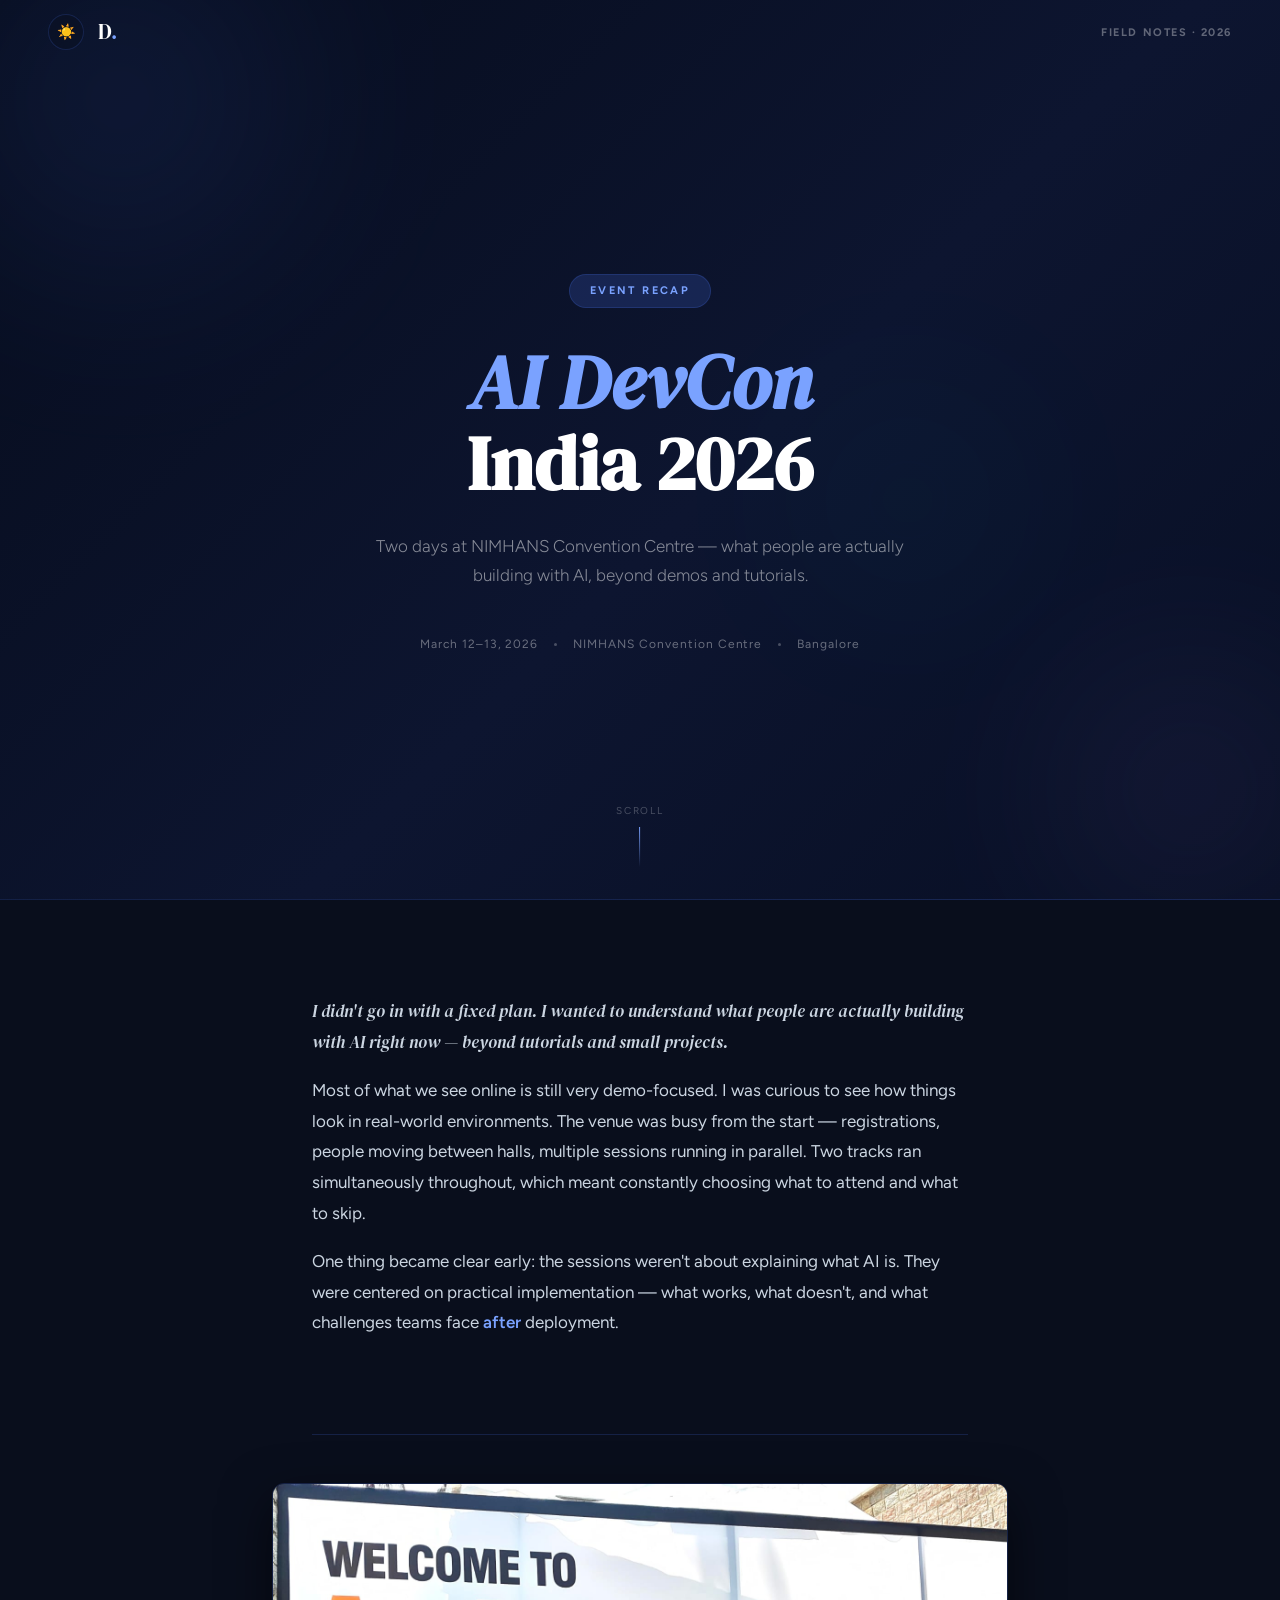
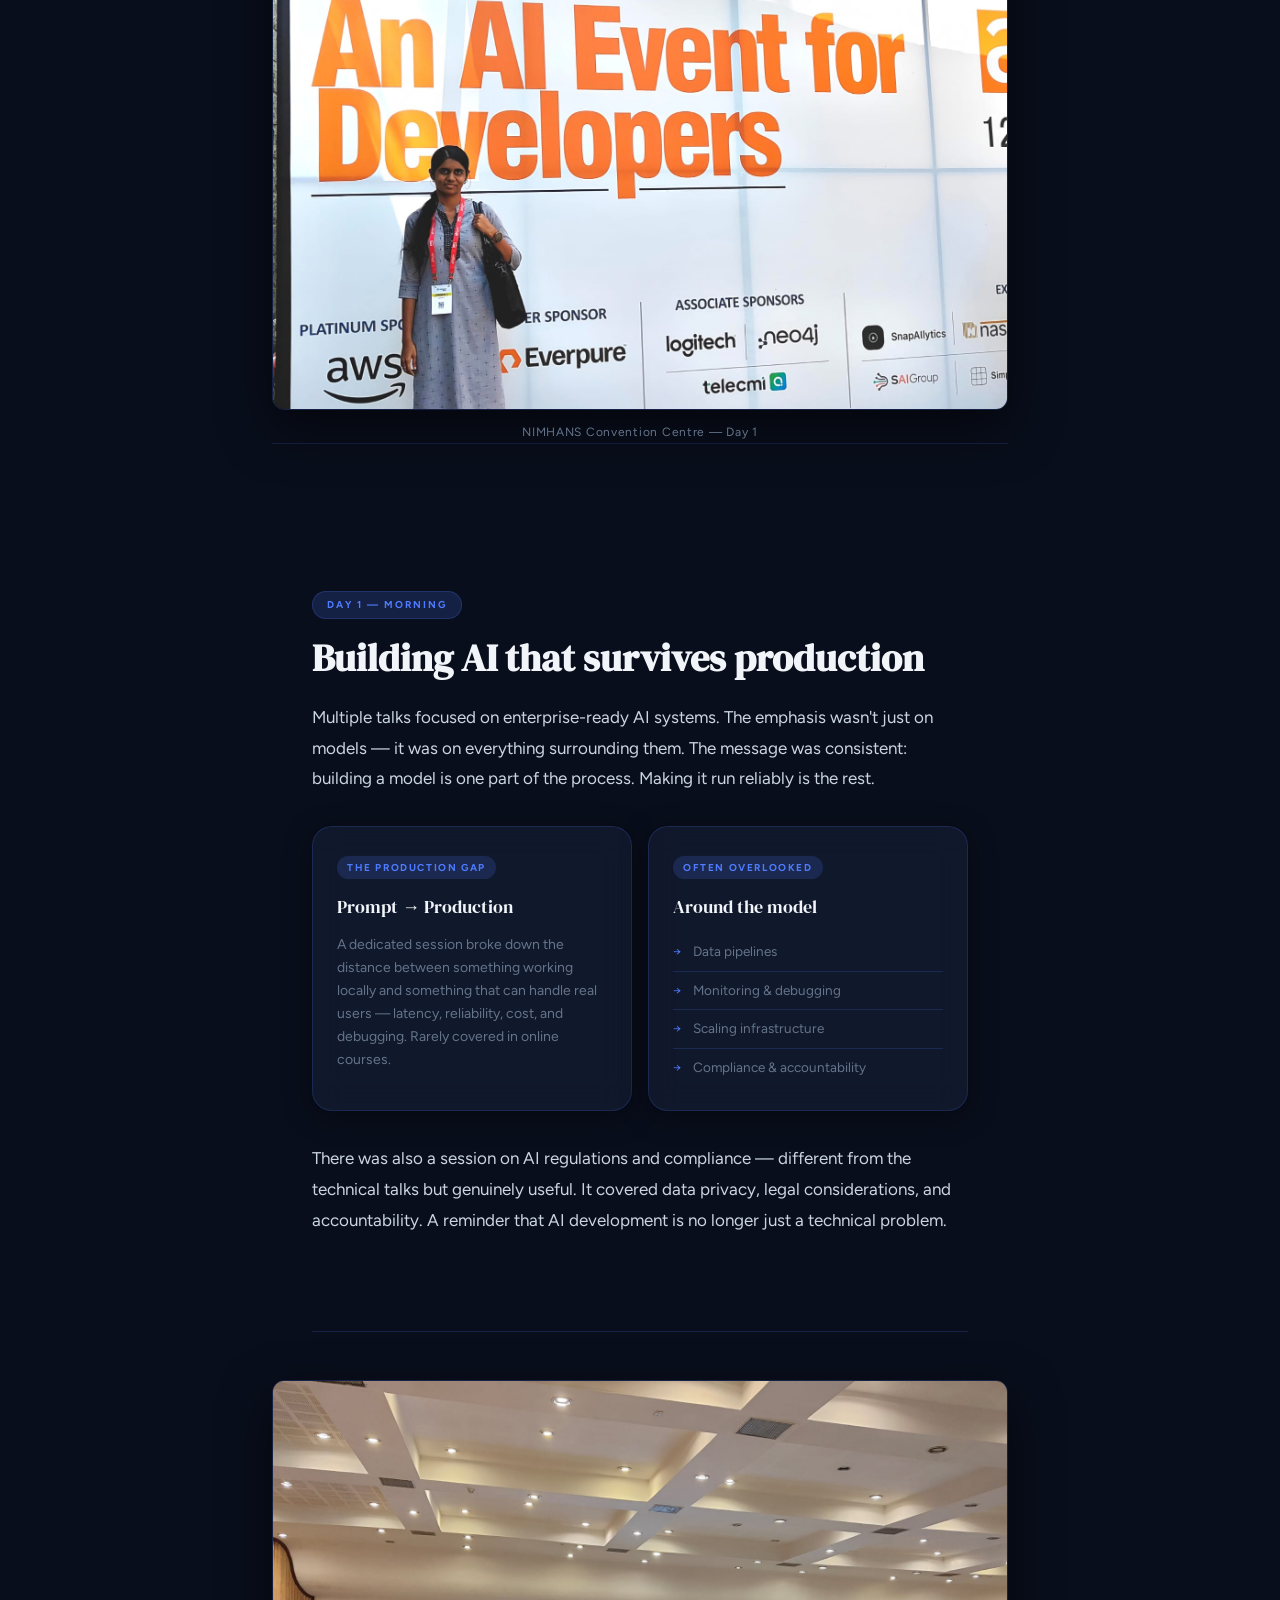
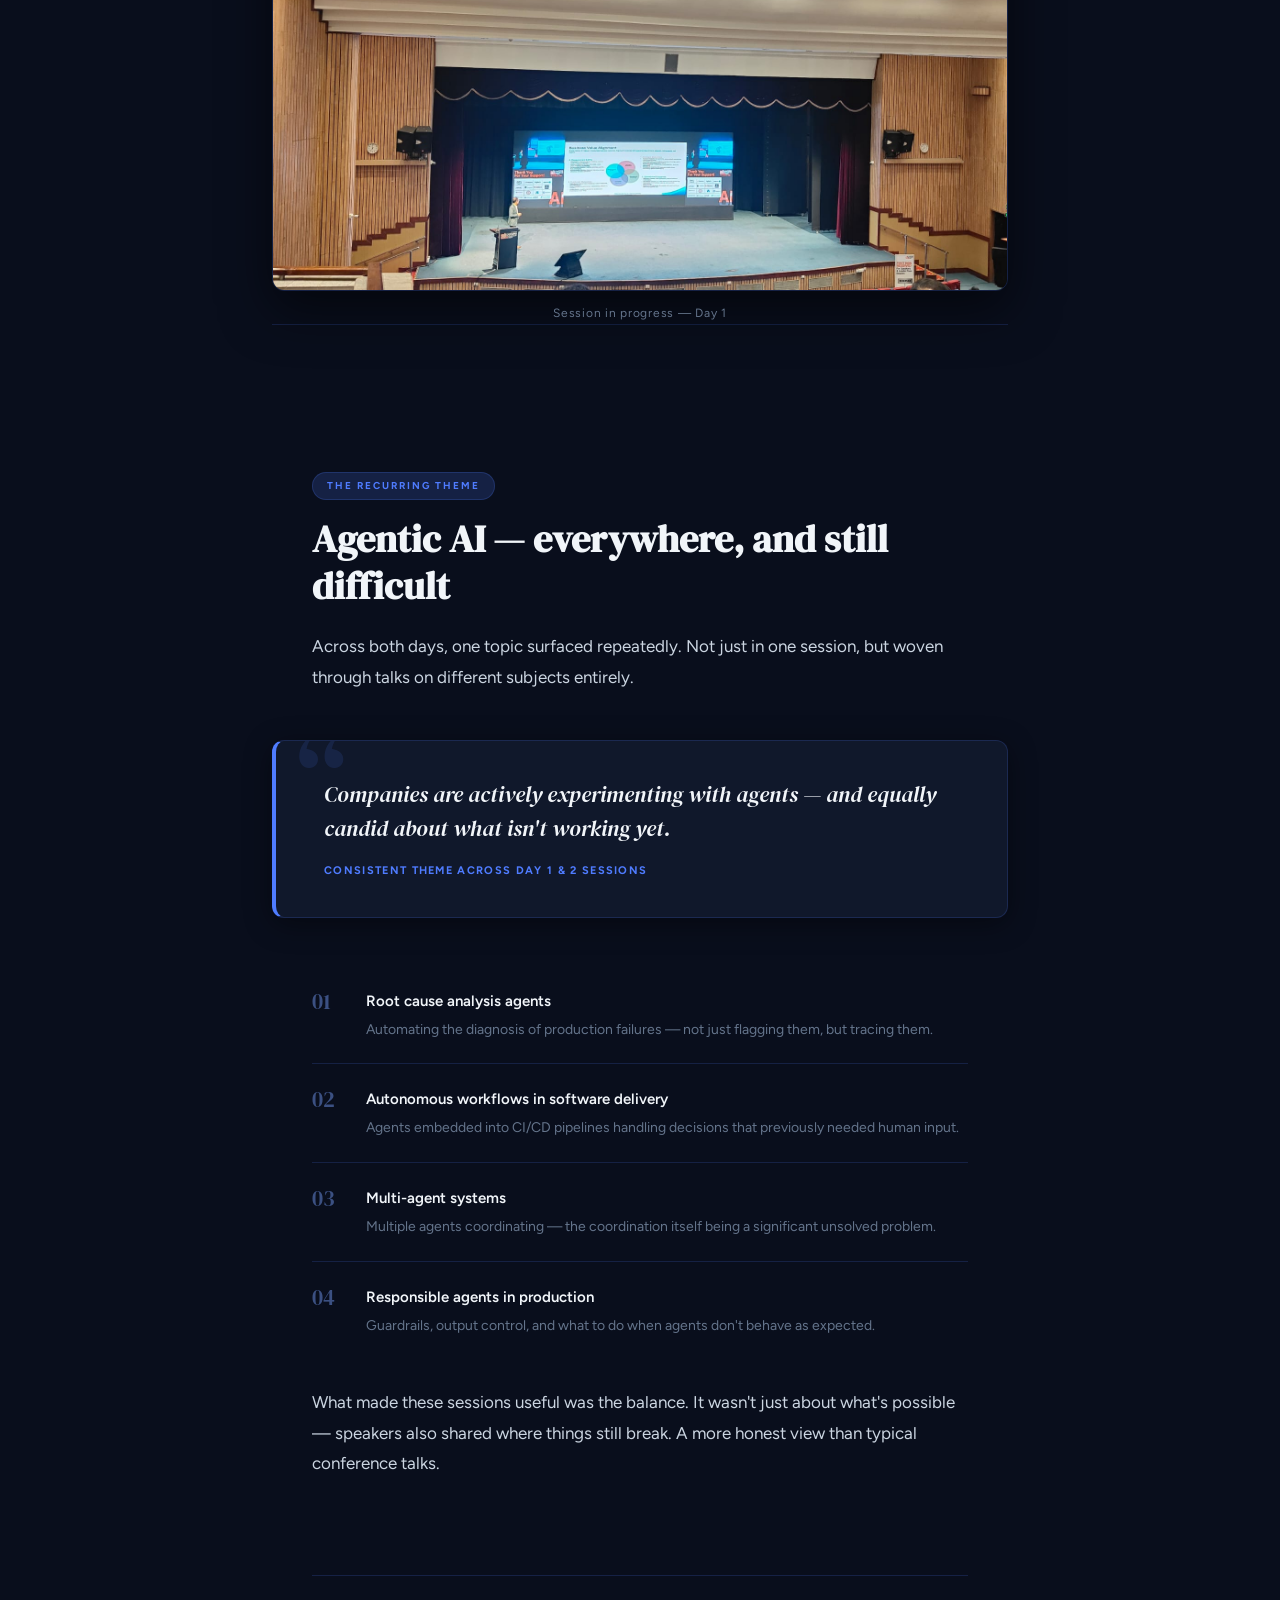
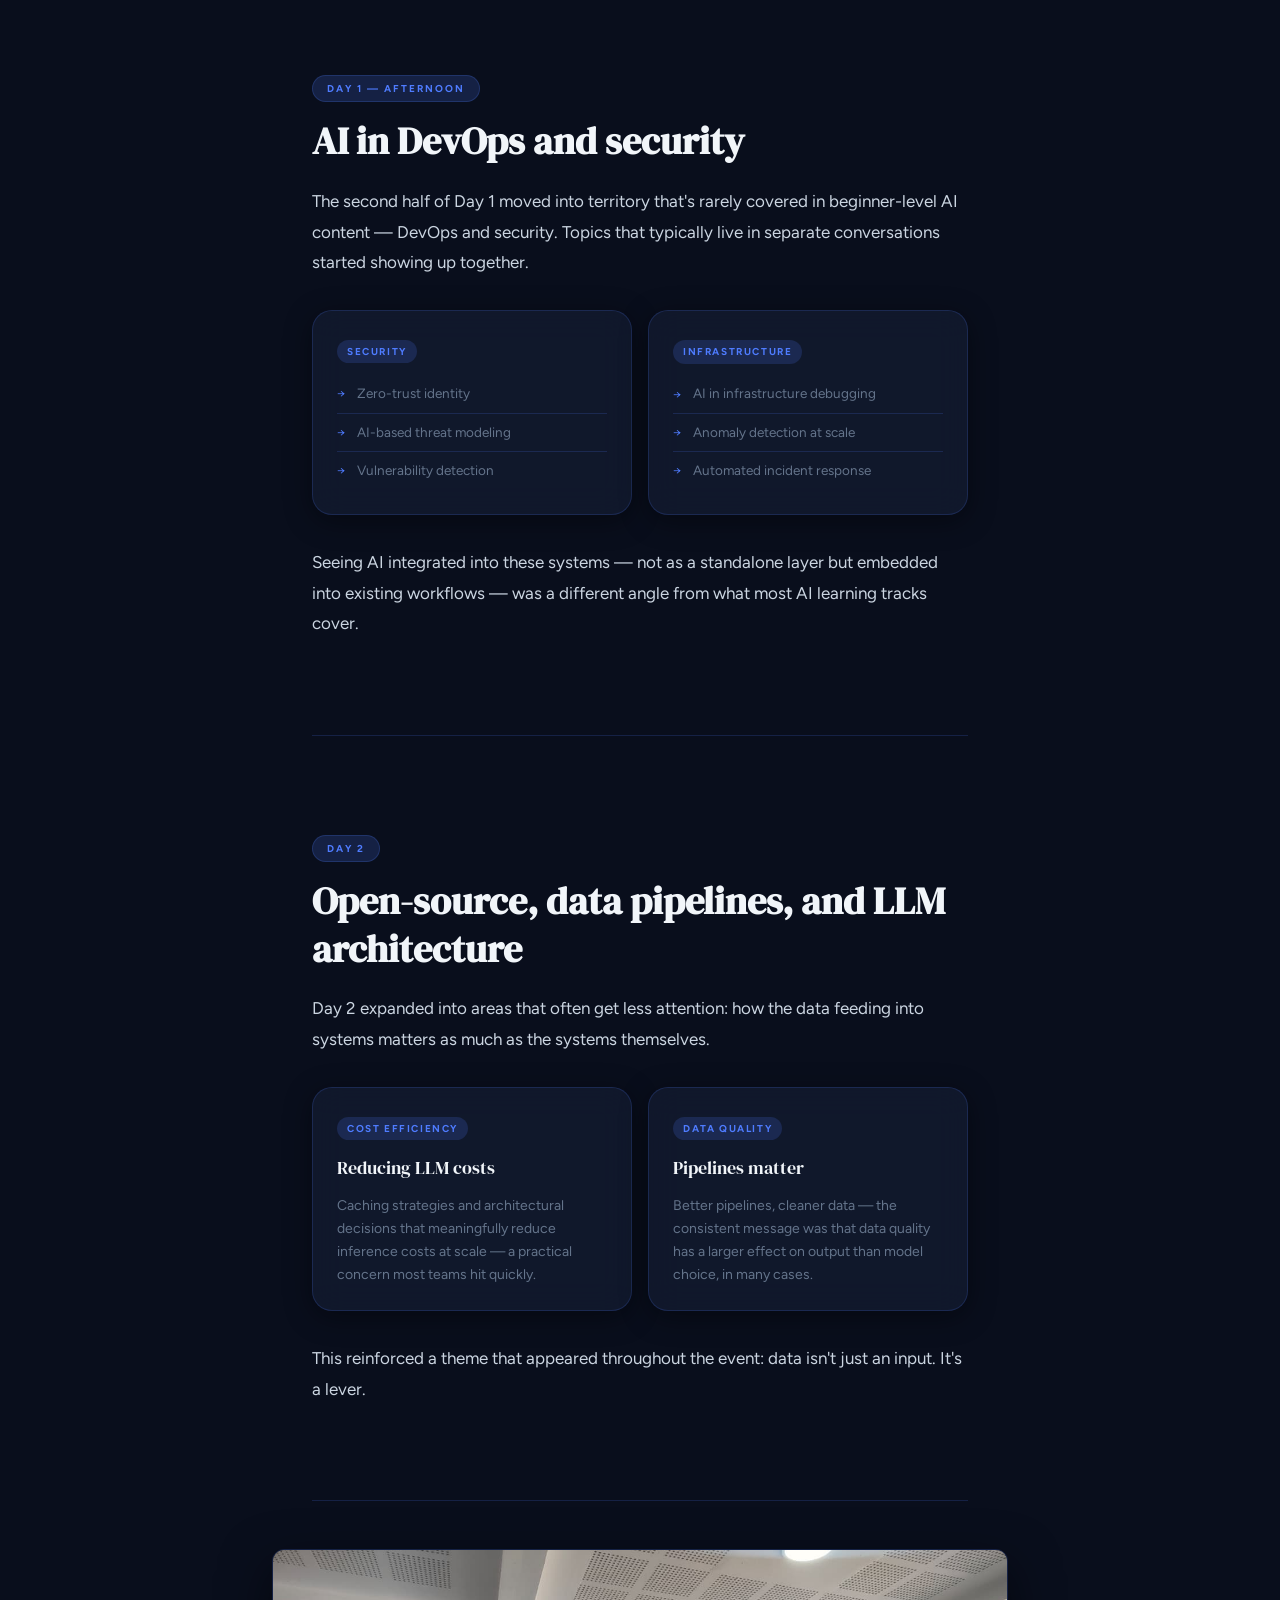
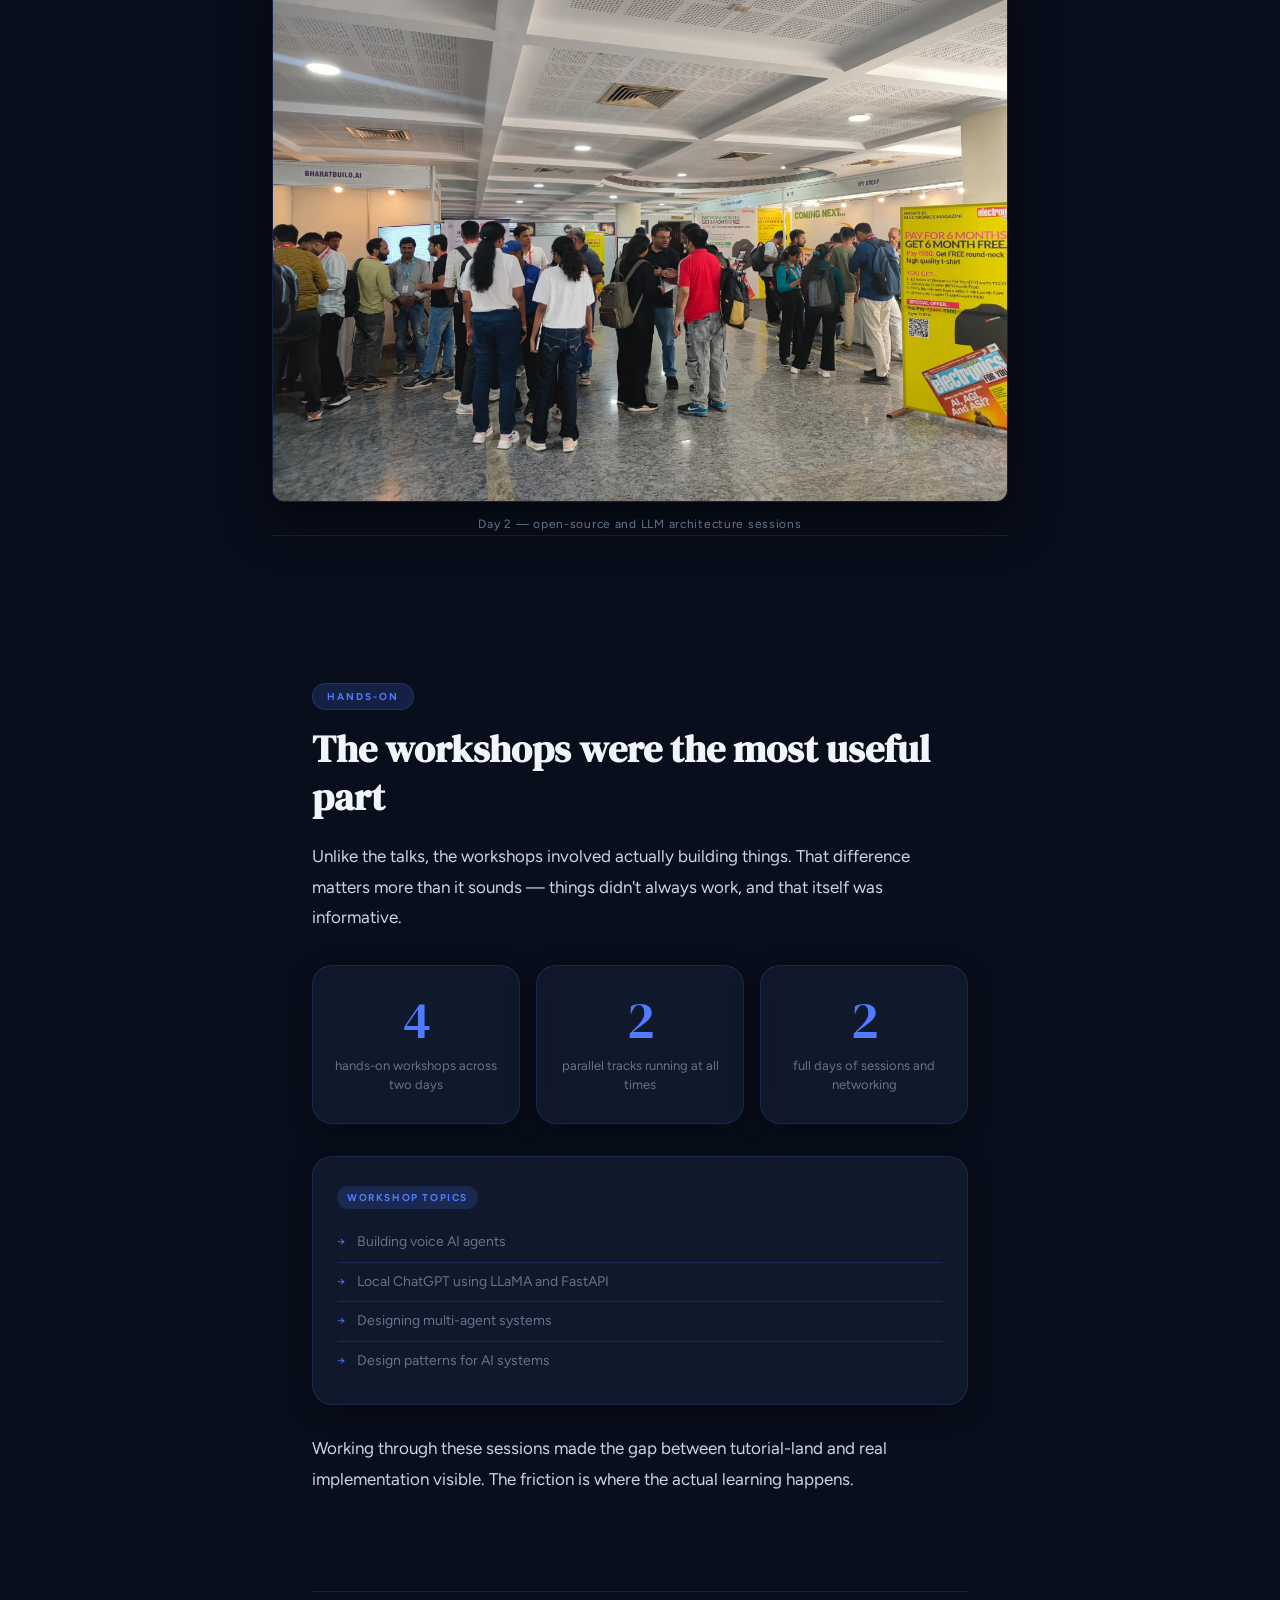
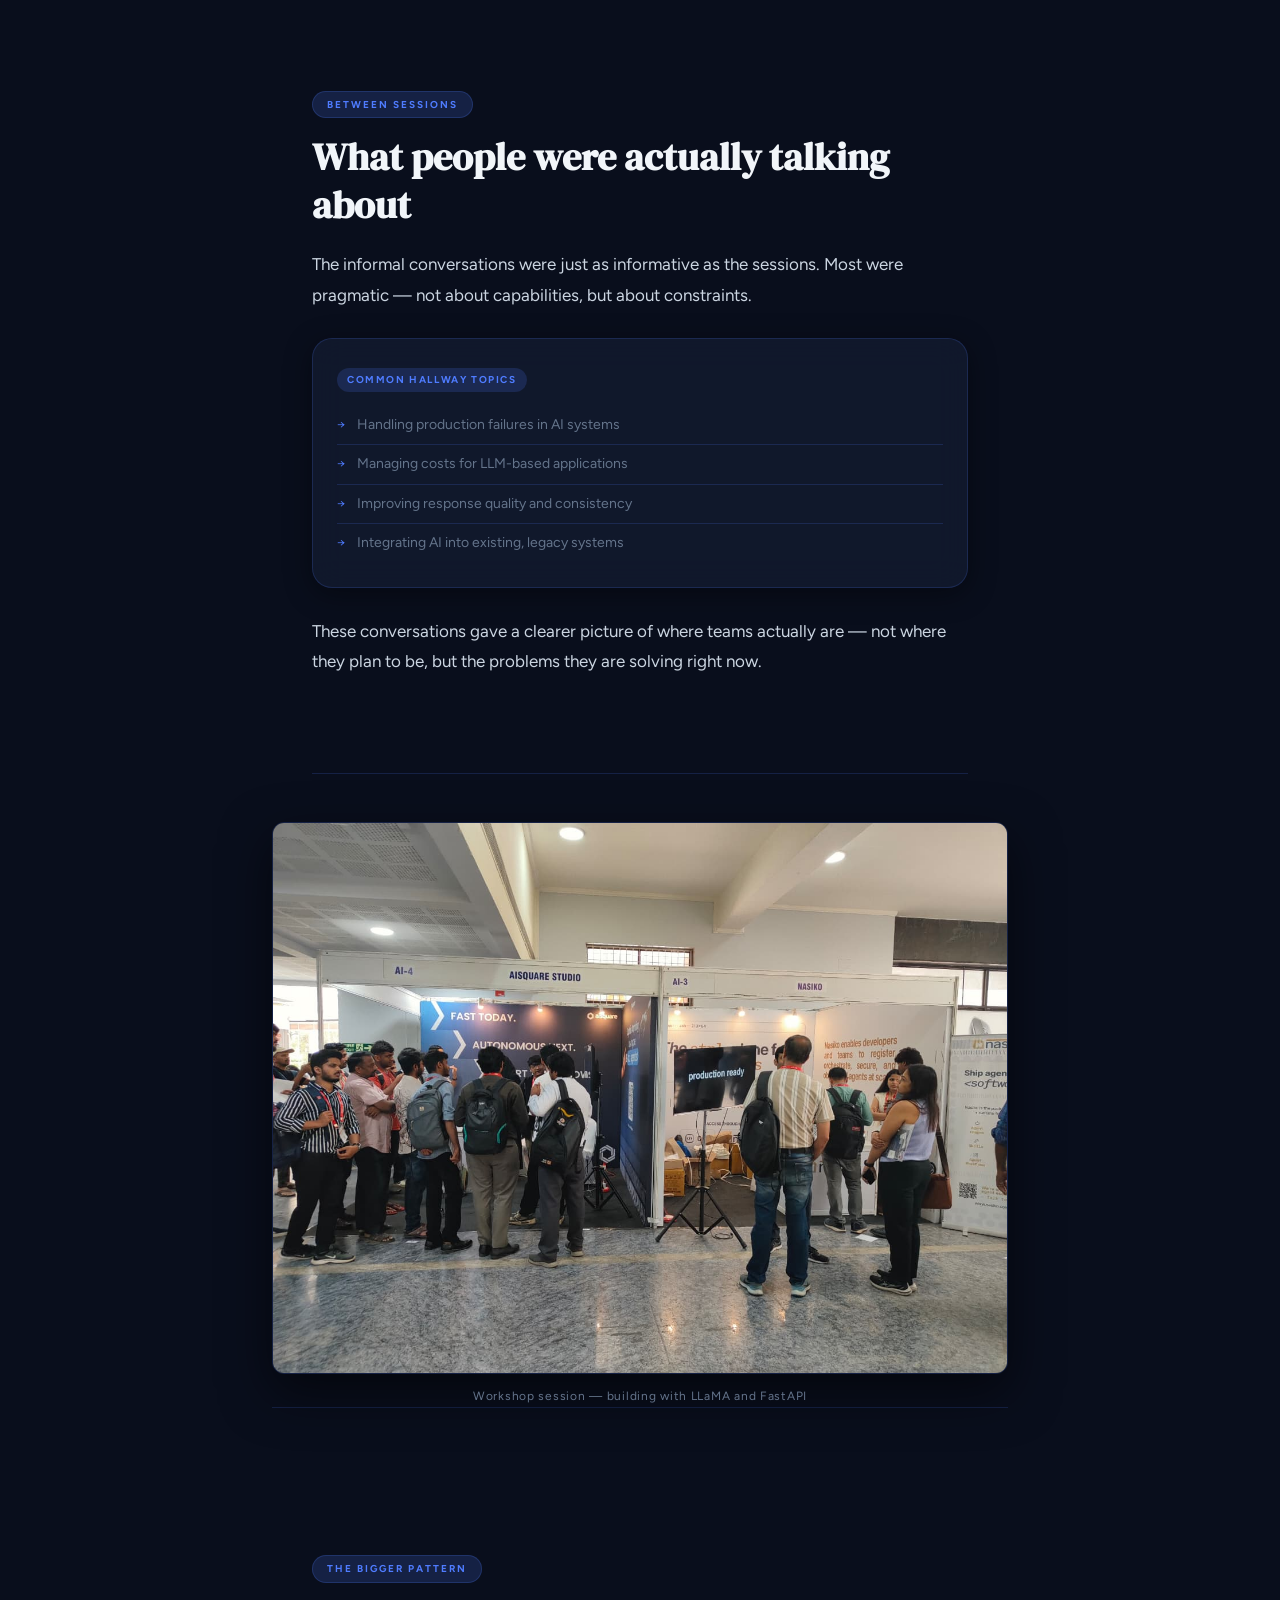
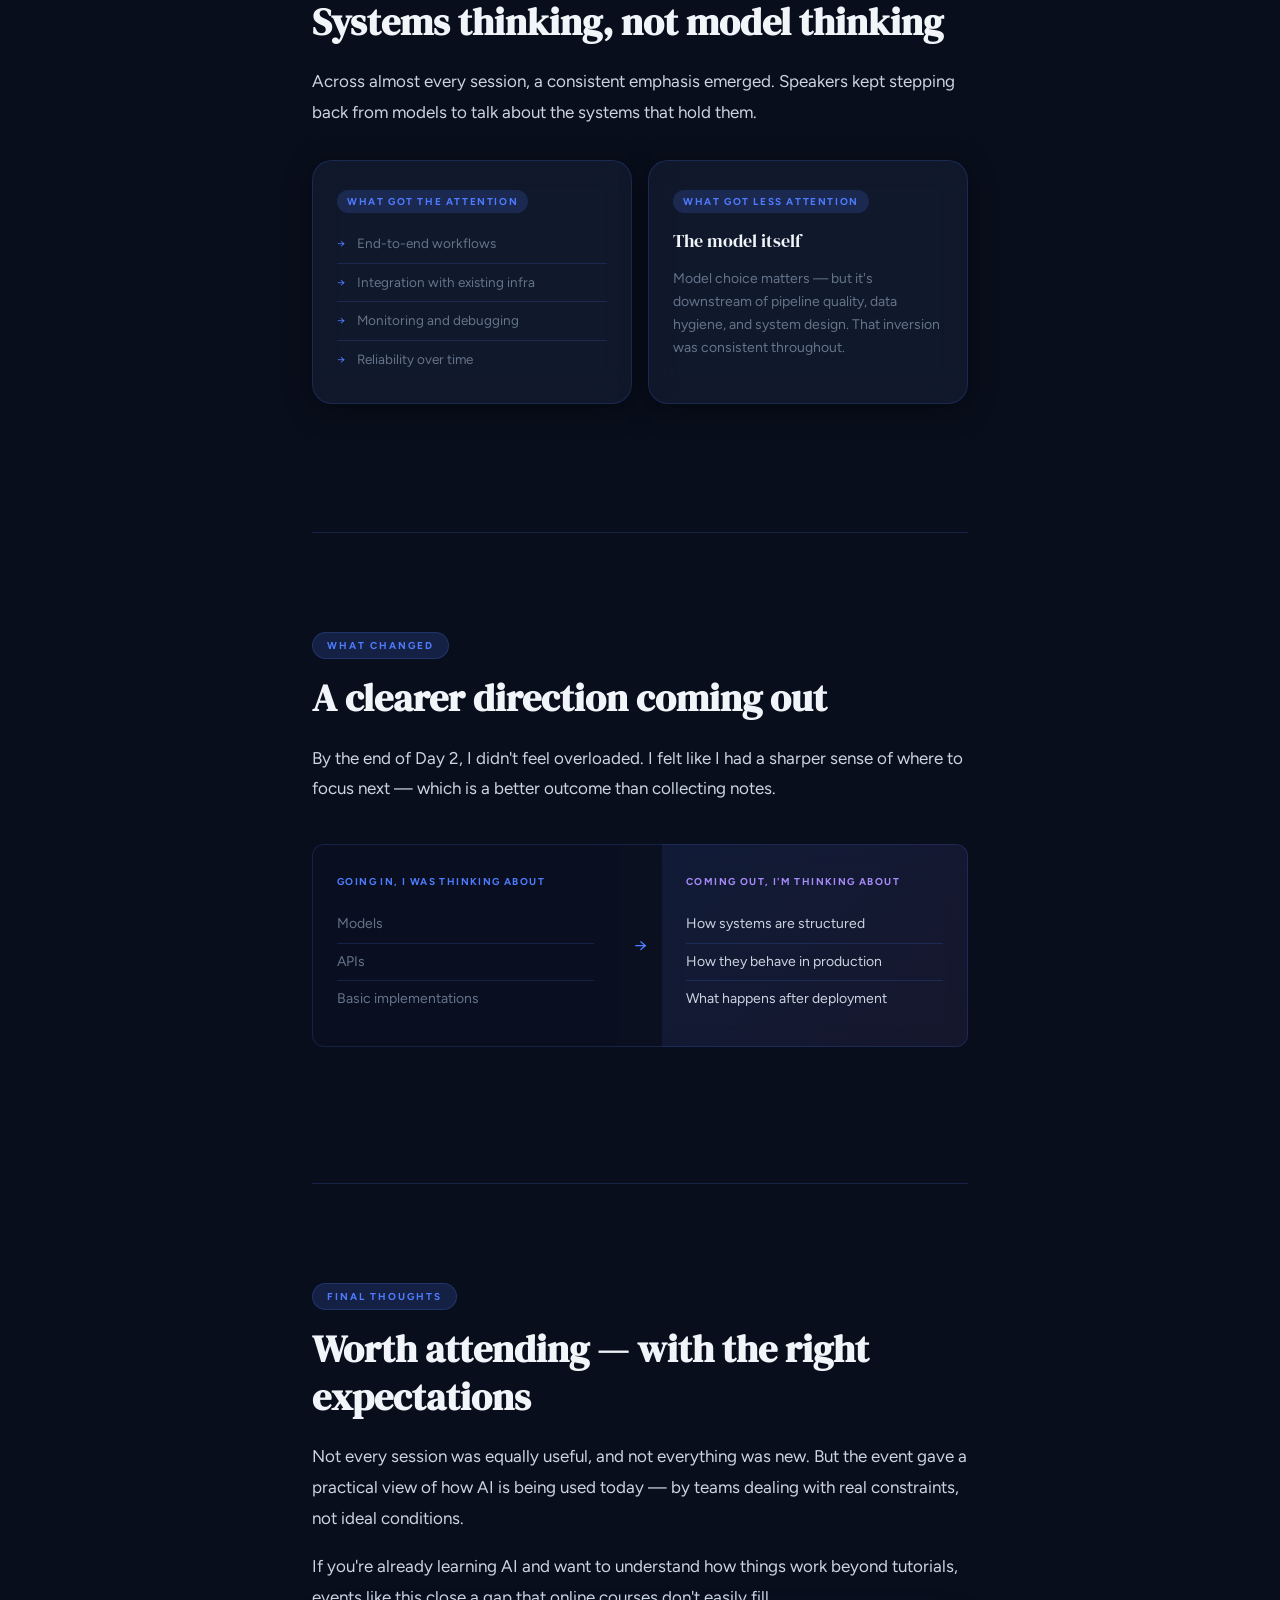
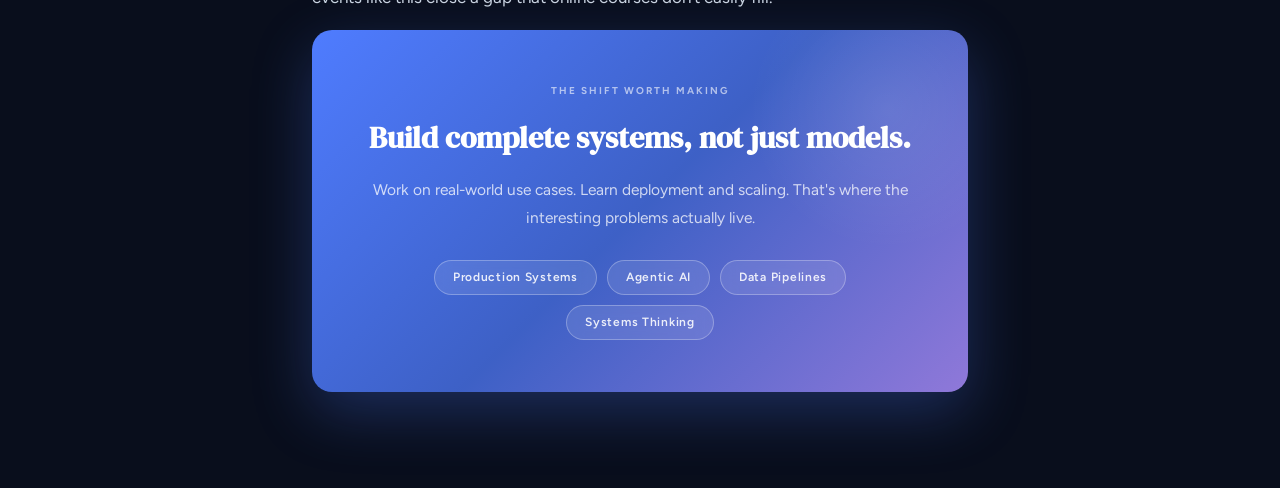
==== commit baadd5f5: "Initial portfolio upload" ====
--- a/events/ai-devcon.html
+++ b/events/ai-devcon.html
@@ -36,8 +36,7 @@
     [data-theme=light] .nav-tag{color:var(--text-muted)}
     .theme-toggle{width:36px;height:36px;border-radius:50%;border:1.5px solid var(--border);background:var(--bg-glass);color:var(--text-heading);cursor:pointer;font-size:15px;display:flex;align-items:center;justify-content:center;backdrop-filter:blur(8px);transition:background var(--transition),border-color var(--transition),transform var(--transition);flex-shrink:0}
     .theme-toggle:hover{background:var(--primary-glow);border-color:var(--primary);transform:scale(1.08)}
-    .hamburger{display:none;flex-direction:column;gap:5px;background:none;border:none;cursor:pointer;padding:4px}
-    .hamburger span{display:block;width:22px;height:2px;background:rgba(255,255,255,.85);border-radius:2px;transition:all var(--transition)}
+    .hamburger{display:none;flex-direction:column;justify-content:center;align-items:center;gap:5px;background:none;border:none;cursor:pointer;padding:6px;width:36px;height:36px;}    .hamburger span{display:block;width:22px;height:2px;background:rgba(255,255,255,.85);border-radius:2px;transition:all var(--transition)}
     [data-theme=light] .hamburger span{background:var(--text-heading)}
     .hamburger.open span:nth-child(1){transform:translateY(7px) rotate(45deg)}
     .hamburger.open span:nth-child(2){opacity:0;transform:scaleX(0)}
@@ -127,6 +126,7 @@
     .shift-col ul li{font-size:14px;color:var(--text-muted);padding:6px 0;border-bottom:1px solid var(--border)}
     .shift-col:last-child ul li{color:var(--text-body)}
     .shift-col ul li:last-child{border-bottom:none}
+    .blog-nav .nav-left {display: flex;align-items: center;gap: 14px;}
     .blog-figure{margin:48px -40px}
     .blog-figure img{width:100%;border-radius:var(--radius-sm);display:block;cursor:zoom-in;box-shadow:var(--shadow-lift);border:1px solid var(--border);transition:transform .5s ease}
     .blog-figure img:hover{transform:scale(1.012)}
@@ -140,22 +140,38 @@
     .tk-tag{font-size:12px;font-weight:600;letter-spacing:.06em;padding:6px 18px;border-radius:50px;border:1px solid rgba(255,255,255,.28);color:rgba(255,255,255,.88);background:rgba(255,255,255,.10);backdrop-filter:blur(8px)}
     @media(max-width:960px){.blog-nav{padding:14px 32px}.hero{padding:100px 32px 80px}.article-body{padding:0 28px}}
     @media(max-width:700px){.blog-nav{padding:12px 20px}.nav-tag{display:none}.hamburger{display:flex}.hero{padding:90px 24px 72px}.hero-title{font-size:clamp(34px,10vw,52px)}.hero-meta .dot{display:none}.hero-meta{gap:4px;flex-direction:column;font-size:11px}.article-body{padding:0 20px}.scene{padding:64px 0}.blog-figure{margin-left:-20px;margin-right:-20px}.pullquote{margin-left:-20px;margin-right:-20px;padding:28px 24px}.insight-grid{grid-template-columns:1fr}.stat-row{flex-direction:column}.shift-visual{grid-template-columns:1fr}.shift-col:first-child{border-radius:var(--radius-sm) var(--radius-sm) 0 0;border-right:1px solid var(--border);border-bottom:none}.shift-col:last-child{border-radius:0 0 var(--radius-sm) var(--radius-sm);border-left:1px solid var(--border);border-top:none}.shift-arrow{display:none}.takeaway{padding:36px 24px}#topBtn{bottom:20px;right:20px}.orb-1{width:260px;height:260px}.orb-2{width:200px;height:200px}.orb-3{display:none}}
-    @media(max-width:400px){.hero-title{font-size:32px}.article-body{padding:0 16px}.pullquote{margin-left:-16px;margin-right:-16px;padding:24px 18px}.blog-figure{margin-left:-16px;margin-right:-16px}.takeaway{padding:30px 20px}}
-  </style>
+    @media(max-width:400px){.hero-title{font-size:32px}.article-body{padding:0 16px}.pullquote{margin-left:-16px;margin-right:-16px;padding:24px 18px}.blog-figure{margin-left:-16px;margin-right:-16px}.takeaway{padding:30px 20px}} 
+[data-theme=light] .theme-toggle {
+  background: rgba(79,124,255,0.12) !important;
+  border: 1.5px solid rgba(79,124,255,0.3) !important;
+  color: var(--text-heading) !important;
+}
+</style>
 </head>
 <body>
 <div id="progressBar"></div>
 <nav class="blog-nav" id="blogNav">
-  <a href="/" class="nav-logo">Dharshini<span>.</span></a>
+  <div class="nav-left">
+    <button class="theme-toggle" id="themeToggle" aria-label="Toggle theme">☀️</button>
+    <a href="/" class="nav-logo">D<span>.</span></a>
+  </div>
   <div class="nav-right">
+    <button class="hamburger" id="hamburger" aria-label="Toggle menu" aria-expanded="false"><span></span><span></span><span></span></button>
     <span class="nav-tag">Field Notes · 2026</span>
-    <button class="theme-toggle" id="themeToggle" aria-label="Toggle theme">☀️</button>
-    <button class="hamburger" id="hamburger" aria-label="Toggle menu" aria-expanded="false"><span></span><span></span><span></span></button>
   </div>
 </nav>
 <div class="mobile-menu" id="mobileMenu">
   <a href="/" class="mobile-link">← Back to Portfolio</a>
-  <a href="#" class="mobile-link" id="mobileTheme">Toggle Light / Dark</a>
+  <a href="#" class="mobile-link" id="mobileTheme">🌙 Toggle Light / Dark</a>
+  <div class="mobile-divider"></div>
+  <a href="aws-summit.html" class="mobile-link">AWS Summit 2026</a>
+  <a href="data-streaming.html" class="mobile-link">Data Streaming World Tour</a>
+  <a href="ai-devcon.html" class="mobile-link">AI DevCon 2026</a>
+  <a href="ai-memory.html" class="mobile-link">AI Memory Matters</a>
+  <a href="microsoft-ai.html" class="mobile-link">Microsoft AI Tour</a>
+  <a href="hello-cognizant.html" class="mobile-link">Hello Cognizant</a>
+  <a href="bod.html" class="mobile-link">BOD Meeting</a>
+  <a href="chess.html" class="mobile-link">44th FIDE Chess Olympiad</a>
 </div>
 <section class="hero">
   <div class="hero-orbs"><div class="orb orb-1"></div><div class="orb orb-2"></div><div class="orb orb-3"></div></div>
@@ -356,29 +372,83 @@
 <div class="img-modal" id="imgModal"><button class="modal-close" id="modalClose">&times;</button><img id="modalImg" src="" alt=""></div>
 <button id="topBtn" aria-label="Back to top">↑</button>
 <script>
-  const html=document.documentElement,toggleBtn=document.getElementById('themeToggle'),mobileBtn=document.getElementById('mobileTheme');
-  const saved=localStorage.getItem('dharshini-theme')||'dark';
+const html = document.documentElement;
+
+function applyTheme(t) {
+  html.setAttribute('data-theme', t);
+  localStorage.setItem('dharshini-theme', t);
+  const btn = document.getElementById('themeToggle');
+  if (btn) btn.textContent = t === 'dark' ? '☀️' : '🌙';
+}
+
+// Apply saved theme immediately so no flash
+const saved = localStorage.getItem('dharshini-theme') || 'dark';
+html.setAttribute('data-theme', saved);
+
+const hamburger = document.getElementById('hamburger');
+const mobileMenu = document.getElementById('mobileMenu');
+const mobileBtn  = document.getElementById('mobileTheme');
+const nav        = document.getElementById('blogNav');
+const topBtn     = document.getElementById('topBtn');
+const modal      = document.getElementById('imgModal');
+const modalImg   = document.getElementById('modalImg');
+
+document.getElementById('themeToggle').addEventListener('click', function() {
+  const current = html.getAttribute('data-theme');
+  applyTheme(current === 'dark' ? 'light' : 'dark');
+});
+
+mobileBtn.addEventListener('click', function(e) {
+  e.preventDefault();
+  const current = html.getAttribute('data-theme');
+  applyTheme(current === 'dark' ? 'light' : 'dark');
+});
+
+hamburger.addEventListener('click', function() {
+  const open = hamburger.classList.toggle('open');
+  mobileMenu.classList.toggle('open', open);
+  hamburger.setAttribute('aria-expanded', open);
+});
+
+window.addEventListener('load', function() {
   applyTheme(saved);
-  function applyTheme(t){html.setAttribute('data-theme',t);localStorage.setItem('dharshini-theme',t);toggleBtn.textContent=t==='dark'?'☀️':'🌙';toggleBtn.title=t==='dark'?'Switch to light mode':'Switch to dark mode'}
-  function toggleTheme(){applyTheme(html.getAttribute('data-theme')==='dark'?'light':'dark')}
-  toggleBtn.addEventListener('click',toggleTheme);
-  mobileBtn.addEventListener('click',e=>{e.preventDefault();toggleTheme()});
-  const hamburger=document.getElementById('hamburger'),mobileMenu=document.getElementById('mobileMenu');
-  hamburger.addEventListener('click',()=>{const open=hamburger.classList.toggle('open');mobileMenu.classList.toggle('open',open);hamburger.setAttribute('aria-expanded',open)});
-  window.addEventListener('load',()=>{document.body.classList.add('loaded');revealAll();['hero-eyebrow','hero-title','hero-sub','hero-meta','scroll-cue'].forEach(cls=>{document.querySelector('.'+cls)?.classList.add('show')})});
-  function revealAll(){document.querySelectorAll('.reveal,.reveal-scale').forEach(el=>{if(el.getBoundingClientRect().top<window.innerHeight-60)el.classList.add('show')})}
-  const nav=document.getElementById('blogNav');
-  function handleNav(){nav.classList.toggle('scrolled',window.scrollY>60)}
-  function updateProgress(){const s=document.documentElement.scrollTop,h=document.documentElement.scrollHeight-document.documentElement.clientHeight;document.getElementById('progressBar').style.width=(s/h*100)+'%'}
-  const topBtn=document.getElementById('topBtn');
-  function handleTopBtn(){topBtn.classList.toggle('visible',window.scrollY>400)}
-  topBtn.onclick=()=>window.scrollTo({top:0,behavior:'smooth'});
-  window.addEventListener('scroll',()=>{revealAll();handleNav();updateProgress();handleTopBtn()},{passive:true});
-  const modal=document.getElementById('imgModal'),modalImg=document.getElementById('modalImg');
-  document.querySelectorAll('.blog-figure img').forEach(img=>{img.addEventListener('click',()=>{modalImg.src=img.src;modal.classList.add('open')})});
-  document.getElementById('modalClose').onclick=()=>modal.classList.remove('open');
-  modal.addEventListener('click',e=>{if(e.target===modal)modal.classList.remove('open')});
-  document.addEventListener('keydown',e=>{if(e.key==='Escape')modal.classList.remove('open')});
+  document.body.classList.add('loaded');
+  revealAll();
+  ['hero-eyebrow','hero-title','hero-sub','hero-meta','scroll-cue'].forEach(function(cls) {
+    document.querySelector('.' + cls)?.classList.add('show');
+  });
+});
+
+function revealAll() {
+  document.querySelectorAll('.reveal,.reveal-scale').forEach(function(el) {
+    if (el.getBoundingClientRect().top < window.innerHeight - 60) el.classList.add('show');
+  });
+}
+
+function handleNav() { nav.classList.toggle('scrolled', window.scrollY > 60); }
+function updateProgress() {
+  const s = document.documentElement.scrollTop;
+  const h = document.documentElement.scrollHeight - document.documentElement.clientHeight;
+  document.getElementById('progressBar').style.width = (s / h * 100) + '%';
+}
+function handleTopBtn() { topBtn.classList.toggle('visible', window.scrollY > 400); }
+
+topBtn.onclick = function() { window.scrollTo({top:0, behavior:'smooth'}); };
+
+window.addEventListener('scroll', function() {
+  revealAll(); handleNav(); updateProgress(); handleTopBtn();
+}, {passive: true});
+
+document.querySelectorAll('.blog-figure img').forEach(function(img) {
+  img.addEventListener('click', function() {
+    modalImg.src = img.src;
+    modal.classList.add('open');
+  });
+});
+
+document.getElementById('modalClose').onclick = function() { modal.classList.remove('open'); };
+modal.addEventListener('click', function(e) { if (e.target === modal) modal.classList.remove('open'); });
+document.addEventListener('keydown', function(e) { if (e.key === 'Escape') modal.classList.remove('open'); });
 </script>
 </body>
 </html>
